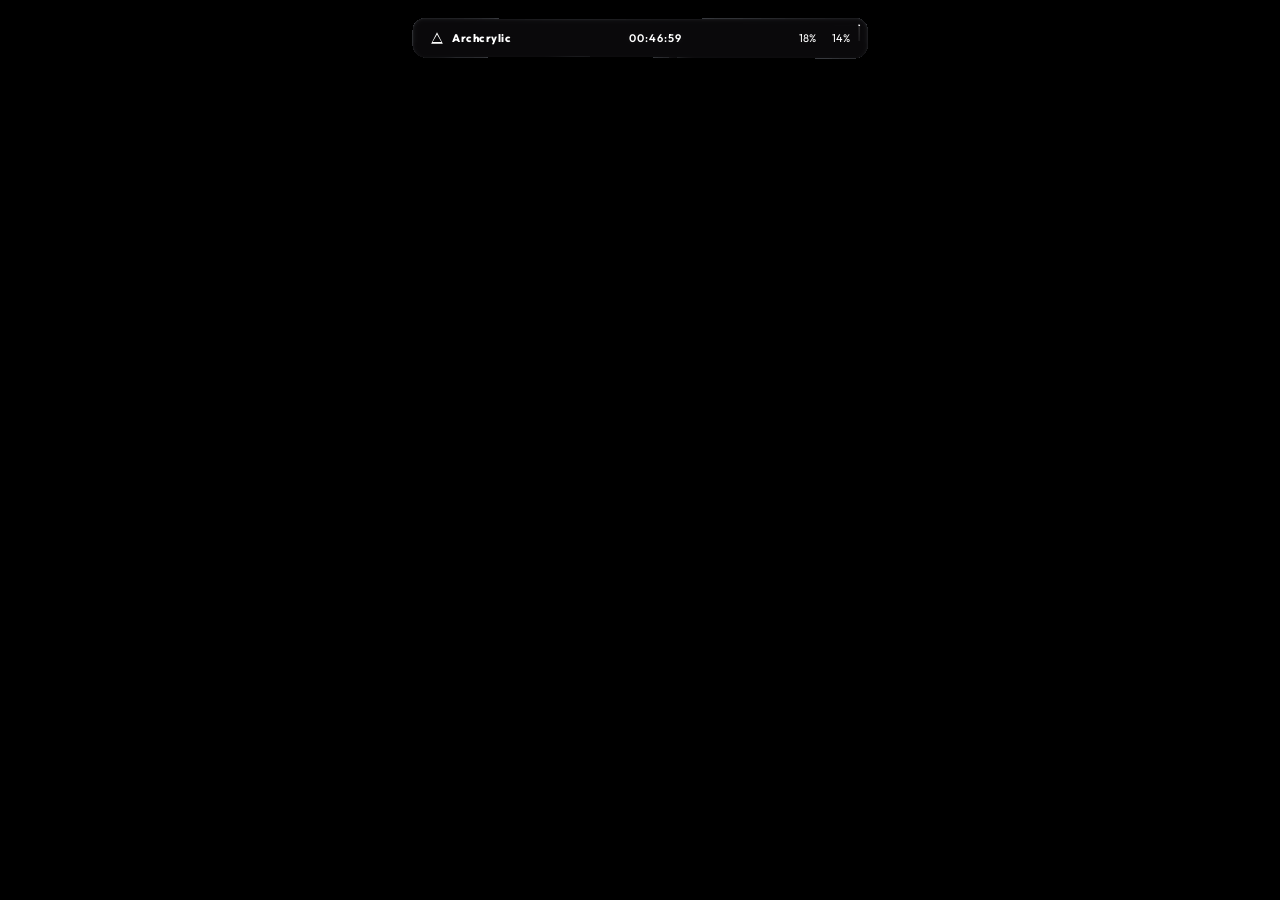
==== index.html @ fc97395c "first commit" ====
<!DOCTYPE html>
<html lang="en">

<head>
    <meta charset="UTF-8">
    <meta name="viewport" content="width=device-width, initial-scale=1.0">
    <title>Archcrylic OS - ReniQuid Demo</title>
    <link rel="stylesheet" href="style.css">
    <link rel="preconnect" href="https://fonts.googleapis.com">
    <link rel="preconnect" href="https://fonts.gstatic.com" crossorigin>
    <link
        href="https://fonts.googleapis.com/css2?family=Outfit:wght@300;400;600;800&family=JetBrains+Mono:wght@400;700&display=swap"
        rel="stylesheet">
</head>

<body>
    <canvas id="glcanvas"></canvas>

    <div class="desktop-environment">
        <header class="top-bar">
            <div class="top-bar-trigger">
                <div class="logo">
                    <svg viewBox="0 0 24 24" width="18" height="18">
                        <path fill="currentColor" d="M12 2L2 22h20L12 2zm0 3.99L19.53 19H4.47L12 5.99z" />
                    </svg>
                    <span>Archcrylic</span>
                </div>
                <div class="clock" id="topbar-clock">00:00:00</div>
                <div class="sys-status">
                    <div class="status-item">
                        <span id="cpu-load">0%</span>
                    </div>
                    <div class="status-item">
                        <span id="ram-usage">0%</span>
                    </div>
                </div>
            </div>

            <div class="top-bar-dropdown" id="top-bar-dropdown">
                <div class="dropdown-section">
                    <div class="dropdown-title">APPLICATIONS</div>
                    <div class="dropdown-grid">
                        <button class="dropdown-item" onclick="toggleWindow('win-monitor')">
                            <svg viewBox="0 0 24 24" width="18" height="18">
                                <rect x="3" y="3" width="18" height="18" rx="2" fill="none" stroke="currentColor"
                                    stroke-width="2" />
                                <path d="M7 12h3l2-3 2 6 2-3h3" fill="none" stroke="currentColor" stroke-width="2"
                                    stroke-linecap="round" stroke-linejoin="round" />
                            </svg>
                            <span>Monitor</span>
                        </button>
                        <button class="dropdown-item" onclick="toggleWindow('win-control')">
                            <svg viewBox="0 0 24 24" width="18" height="18">
                                <path fill="currentColor"
                                    d="M19.43 12.98c.04-.32.07-.64.07-.98s-.03-.66-.07-.98l2.11-1.65c.19-.15.24-.42.12-.64l-2-3.46c-.12-.22-.39-.3-.61-.22l-2.49 1c-.52-.4-1.08-.73-1.69-.98l-.38-2.65C14.46 2.18 14.25 2 14 2h-4c-.25 0-.46.18-.49.42l-.38 2.65c-.61.25-1.17.59-1.69.98l-2.49-1c-.23-.09-.49 0-.61.22l-2 3.46c-.13.22-.07.49.12.64l2.11 1.65c-.04.32-.07.65-.07.98s.03.66.07.98l-2.11 1.65c-.19.15-.24.42-.12.64l2 3.46c.12.22.39.3.61.22l2.49-1c.52.4 1.08.73 1.69.98l.38 2.65c.03.24.24.42.49.42h4c.25 0 .46-.18.49-.42l.38-2.65c.61-.25 1.17-.59 1.69-.98l2.49 1c.23.09.49 0 .61-.22l2-3.46c.12-.22.07-.49-.12-.64l-2.11-1.65zM12 15.5c-1.93 0-3.5-1.57-3.5-3.5s1.57-3.5 3.5-3.5 3.5 1.57 3.5 3.5-1.57 3.5-3.5 3.5z" />
                            </svg>
                            <span>Settings</span>
                        </button>
                        <button class="dropdown-item" onclick="toggleWindow('win-terminal')">
                            <svg viewBox="0 0 24 24" width="18" height="18">
                                <rect x="3" y="3" width="18" height="18" rx="2" fill="none" stroke="currentColor"
                                    stroke-width="2" />
                                <path d="M8 9l3 3-3 3m5 0h3" fill="none" stroke="currentColor" stroke-width="2"
                                    stroke-linecap="round" stroke-linejoin="round" />
                            </svg>
                            <span>Terminal</span>
                        </button>
                    </div>
                </div>
                <div class="dropdown-divider"></div>
                <div class="dropdown-section">
                    <div class="dropdown-title">SYSTEM CONTROLS</div>
                    <div class="dropdown-controls-list">
                        <div class="dropdown-control-item">
                            <label>Volume</label>
                            <input type="range" min="0" max="100" value="80">
                        </div>
                        <div class="dropdown-control-item">
                            <label>Brightness</label>
                            <input type="range" min="0" max="100" value="90">
                        </div>
                    </div>
                </div>
            </div>
        </header>

        <main class="desktop-area">
            <div class="window active" id="win-monitor" style="top: 15%; left: 10%; width: 380px;">
                <div class="window-header">
                    <div class="window-controls">
                        <button class="control close" onclick="closeWindow('win-monitor')"></button>
                        <button class="control minimize" onclick="minimizeWindow('win-monitor')"></button>
                        <button class="control maximize" onclick="maximizeWindow('win-monitor')"></button>
                    </div>
                    <div class="window-title">System Monitor</div>
                </div>
                <div class="window-content">
                    <div class="monitor-grid">
                        <div class="monitor-card">
                            <div class="card-label">CPU LOAD</div>
                            <div class="card-value" id="monitor-cpu">0.0%</div>
                            <div class="card-graph">
                                <canvas id="cpu-graph-canvas"></canvas>
                            </div>
                        </div>
                        <div class="monitor-card">
                            <div class="card-label">MEMORY USAGE</div>
                            <div class="card-value" id="monitor-ram">0.0 GB</div>
                            <div class="card-graph">
                                <canvas id="ram-graph-canvas"></canvas>
                            </div>
                        </div>
                    </div>
                </div>
            </div>

            <div class="window" id="win-control" style="top: 15%; right: 10%; width: 360px;">
                <div class="window-header">
                    <div class="window-controls">
                        <button class="control close" onclick="closeWindow('win-control')"></button>
                        <button class="control minimize" onclick="minimizeWindow('win-control')"></button>
                        <button class="control maximize" onclick="maximizeWindow('win-control')"></button>
                    </div>
                    <div class="window-title">ReniQuid Engine Settings</div>
                </div>
                <div class="window-content">
                    <div class="settings-group">
                        <div class="setting-item">
                            <label>Refraction Index (IOR)</label>
                            <input type="range" id="param-ior" min="1.05" max="2.0" step="0.01" value="1.33">
                            <span class="param-val" id="val-ior">1.33</span>
                        </div>
                        <div class="setting-item">
                            <label>Damping Factor (C)</label>
                            <input type="range" id="param-damping" min="0.1" max="10.0" step="0.1" value="2.0">
                            <span class="param-val" id="val-damping">2.0</span>
                        </div>
                        <div class="setting-item">
                            <label>Surface Tension (K)</label>
                            <input type="range" id="param-tension" min="50" max="800" step="10" value="300">
                            <span class="param-val" id="val-tension">300</span>
                        </div>
                        <div class="setting-item">
                            <label>Fluid Temperature (Noise)</label>
                            <input type="range" id="param-noise" min="0.0" max="0.1" step="0.005" value="0.02">
                            <span class="param-val" id="val-noise">0.02</span>
                        </div>
                        <div class="setting-item">
                            <label>Acrylic State</label>
                            <div class="toggle-container">
                                <button class="btn-toggle" id="btn-state-toggle">Liquify</button>
                            </div>
                        </div>
                        <div class="setting-item" style="margin-top: 8px;">
                            <button class="btn-reset" id="btn-settings-reset">Reset Settings</button>
                        </div>
                    </div>
                </div>
            </div>

            <div class="window" id="win-terminal" style="top: 50%; left: 30%; width: 500px; height: 320px;">
                <div class="window-header">
                    <div class="window-controls">
                        <button class="control close" onclick="closeWindow('win-terminal')"></button>
                        <button class="control minimize" onclick="minimizeWindow('win-terminal')"></button>
                        <button class="control maximize" onclick="maximizeWindow('win-terminal')"></button>
                    </div>
                    <div class="window-title">ReniQuid Interactive Console</div>
                </div>
                <div class="window-content terminal-container">
                    <div class="terminal-history" id="term-history"></div>
                    <div class="terminal-input-line">
                        <span class="prompt">reniquid@archcrylic:~$</span>
                        <input type="text" id="term-input" autocomplete="off" autofocus>
                    </div>
                </div>
            </div>
        </main>

        <footer class="dock-container">
            <div class="dock">
                <button class="dock-item" data-window="win-monitor" title="System Monitor">
                    <svg viewBox="0 0 24 24" width="32" height="32">
                        <rect x="3" y="3" width="18" height="18" rx="2" fill="none" stroke="currentColor"
                            stroke-width="2" />
                        <path d="M7 12h3l2-3 2 6 2-3h3" fill="none" stroke="currentColor" stroke-width="2"
                            stroke-linecap="round" stroke-linejoin="round" />
                    </svg>
                </button>
                <button class="dock-item" data-window="win-control" title="Engine Settings">
                    <svg viewBox="0 0 24 24" width="32" height="32">
                        <path fill="currentColor"
                            d="M19.43 12.98c.04-.32.07-.64.07-.98s-.03-.66-.07-.98l2.11-1.65c.19-.15.24-.42.12-.64l-2-3.46c-.12-.22-.39-.3-.61-.22l-2.49 1c-.52-.4-1.08-.73-1.69-.98l-.38-2.65C14.46 2.18 14.25 2 14 2h-4c-.25 0-.46.18-.49.42l-.38 2.65c-.61.25-1.17.59-1.69.98l-2.49-1c-.23-.09-.49 0-.61.22l-2 3.46c-.13.22-.07.49.12.64l2.11 1.65c-.04.32-.07.65-.07.98s.03.66.07.98l-2.11 1.65c-.19.15-.24.42-.12.64l2 3.46c.12.22.39.3.61.22l2.49-1c.52.4 1.08.73 1.69.98l.38 2.65c.03.24.24.42.49.42h4c.25 0 .46-.18.49-.42l.38-2.65c.61-.25 1.17-.59 1.69-.98l2.49 1c.23.09.49 0 .61-.22l2-3.46c.12-.22.07-.49-.12-.64l-2.11-1.65zM12 15.5c-1.93 0-3.5-1.57-3.5-3.5s1.57-3.5 3.5-3.5 3.5 1.57 3.5 3.5-1.57 3.5-3.5 3.5z" />
                    </svg>
                </button>
                <button class="dock-item" data-window="win-terminal" title="Terminal">
                    <svg viewBox="0 0 24 24" width="32" height="32">
                        <rect x="3" y="3" width="18" height="18" rx="2" fill="none" stroke="currentColor"
                            stroke-width="2" />
                        <path d="M8 9l3 3-3 3m5 0h3" fill="none" stroke="currentColor" stroke-width="2"
                            stroke-linecap="round" stroke-linejoin="round" />
                    </svg>
                </button>
            </div>
        </footer>
    </div>

    <script src="script.js"></script>
</body>

</html>
---- style.css ----
:root {
    --bg-dark: #020205;
    --glass-bg: rgba(10, 10, 15, 0.35);
    --glass-bg-hover: rgba(20, 20, 30, 0.5);
    --glass-border: rgba(255, 255, 255, 0.08);
    --glass-border-active: rgba(255, 255, 255, 0.2);
    --text-primary: #ffffff;
    --text-secondary: #ffffff;
    --accent: #ffffff;
    --accent-glow: rgba(255, 255, 255, 0.25);
    --font-ui: 'Outfit', sans-serif;
    --font-mono: 'JetBrains Mono', monospace;
    --shadow-blur: 32px;
    --shadow-color: rgba(0, 0, 0, 0.5);
}

* {
    margin: 0;
    padding: 0;
    box-sizing: border-box;
    user-select: none;
}

body,
html {
    width: 100%;
    height: 100%;
    overflow: hidden;
    background-color: var(--bg-dark);
    font-family: var(--font-ui);
    color: var(--text-primary);
}

#glcanvas {
    position: absolute;
    top: 0;
    left: 0;
    width: 100%;
    height: 100%;
    z-index: 0;
    display: block;
}

.desktop-environment {
    position: absolute;
    top: 0;
    left: 0;
    width: 100%;
    height: 100%;
    z-index: 1;
    display: flex;
    flex-direction: column;
    pointer-events: none;
}

.top-bar {
    position: absolute;
    top: 16px;
    left: 50%;
    transform: translateX(-50%);
    width: 460px;
    height: 44px;
    border-radius: 22px;
    display: flex;
    flex-direction: column;
    align-items: center;
    justify-content: flex-start;
    padding: 0;
    z-index: 1000;
    pointer-events: auto;
    overflow: hidden;
    transition: height 0.4s cubic-bezier(0.19, 1, 0.22, 1);
}

.top-bar-trigger {
    width: 100%;
    height: 44px;
    display: flex;
    align-items: center;
    justify-content: space-between;
    padding: 0 20px;
    cursor: pointer;
    flex-shrink: 0;
}

.top-bar-trigger .logo,
.top-bar-trigger .clock,
.top-bar-trigger .sys-status {
    pointer-events: none;
}

.top-bar-dropdown {
    width: 100%;
    display: flex;
    flex-direction: column;
    padding: 16px 20px 20px 20px;
    gap: 16px;
    opacity: 0;
    transform: translateY(-8px) scale(0.96);
    pointer-events: none;
    transition: all 0.35s cubic-bezier(0.19, 1, 0.22, 1);
}

.top-bar:hover {
    height: 280px;
}

.top-bar:hover .top-bar-dropdown {
    opacity: 1;
    transform: translateY(0) scale(1);
    pointer-events: auto;
}

.dropdown-section {
    display: flex;
    flex-direction: column;
    gap: 8px;
}

.dropdown-title {
    font-size: 10px;
    font-weight: 800;
    color: var(--text-secondary);
    letter-spacing: 1.5px;
}

.dropdown-grid {
    display: grid;
    grid-template-columns: repeat(3, 1fr);
    gap: 8px;
}

.dropdown-item {
    background: rgba(255, 255, 255, 0.03);
    border: 1px solid rgba(255, 255, 255, 0.04);
    border-radius: 12px;
    color: var(--text-primary);
    cursor: pointer;
    display: flex;
    flex-direction: column;
    align-items: center;
    justify-content: center;
    padding: 12px 8px;
    gap: 6px;
    transition: all 0.2s cubic-bezier(0.19, 1, 0.22, 1);
}

.dropdown-item span {
    font-size: 11px;
    font-weight: 600;
}

.dropdown-item:hover {
    background: rgba(255, 255, 255, 0.08);
    border-color: var(--accent);
    color: var(--accent);
    transform: translateY(-2px);
}

.dropdown-divider {
    height: 1px;
    background: rgba(255, 255, 255, 0.06);
    width: 100%;
}

.dropdown-controls-list {
    display: flex;
    flex-direction: column;
    gap: 12px;
}

.dropdown-control-item {
    display: flex;
    align-items: center;
    justify-content: space-between;
    gap: 12px;
}

.dropdown-control-item label {
    font-size: 11px;
    font-weight: 800;
    color: var(--text-secondary);
    letter-spacing: 0.5px;
    width: 80px;
}

.dropdown-control-item input[type="range"] {
    -webkit-appearance: none;
    flex: 1;
    height: 4px;
    background: rgba(255, 255, 255, 0.1);
    border-radius: 2px;
    outline: none;
}

.dropdown-control-item input[type="range"]::-webkit-slider-thumb {
    -webkit-appearance: none;
    width: 12px;
    height: 12px;
    border-radius: 50%;
    background: var(--accent);
    cursor: pointer;
    box-shadow: 0 0 8px var(--accent-glow);
}

.left-section,
.right-section {
    display: flex;
    align-items: center;
    gap: 20px;
}

.logo {
    display: flex;
    align-items: center;
    gap: 8px;
    font-weight: 800;
    letter-spacing: 0.5px;
    color: #ffffff;
}

.system-menu {
    display: flex;
    gap: 8px;
}

.menu-trigger {
    background: transparent;
    border: none;
    color: var(--text-secondary);
    font-family: var(--font-ui);
    font-size: 14px;
    font-weight: 400;
    padding: 4px 10px;
    border-radius: 6px;
    cursor: pointer;
    transition: all 0.2s ease;
}

.menu-trigger:hover {
    color: var(--text-primary);
    background: rgba(255, 255, 255, 0.05);
}

.clock {
    font-size: 14px;
    font-weight: 600;
    letter-spacing: 1px;
    color: var(--text-primary);
    text-shadow: 0 0 10px rgba(255, 255, 255, 0.1);
}

.sys-status {
    display: flex;
    align-items: center;
    gap: 16px;
}

.status-item {
    display: flex;
    align-items: center;
    gap: 6px;
    font-size: 13px;
    color: var(--text-secondary);
}

.desktop-area {
    flex: 1;
    position: relative;
    overflow: hidden;
}

.window {
    position: absolute;
    background: transparent;
    border: none;
    border-radius: 16px;
    backdrop-filter: none;
    box-shadow: none;
    display: flex;
    flex-direction: column;
    overflow: hidden;
    transition: transform 0.3s cubic-bezier(0.19, 1, 0.22, 1), opacity 0.3s cubic-bezier(0.19, 1, 0.22, 1);
    pointer-events: auto;
    opacity: 0;
    transform: scale(0.9) translateY(40px);
    text-shadow: 0 1px 3px rgba(0, 0, 0, 0.8);
}

.window.visible {
    opacity: 1;
    transform: scale(1) translateY(0);
}

.window.active {
    border-color: transparent;
    box-shadow: none;
}

.window.minimized {
    opacity: 0;
    transform: scale(0.3) translateY(400px);
    pointer-events: none;
}

.window.maximized {
    top: 40px !important;
    left: 0 !important;
    width: 100% !important;
    height: calc(100% - 110px) !important;
    border-radius: 0;
}

.window-header {
    height: 44px;
    padding: 0 16px;
    display: flex;
    align-items: center;
    border-bottom: none;
    cursor: move;
}

.window-controls {
    display: flex;
    gap: 8px;
    margin-right: 16px;
}

.control {
    width: 12px;
    height: 12px;
    border-radius: 50%;
    border: none;
    cursor: pointer;
    transition: opacity 0.2s ease;
}

.control:hover {
    opacity: 0.8;
}

.control.close {
    background-color: #ff5f56;
}

.control.minimize {
    background-color: #ffbd2e;
}

.control.maximize {
    background-color: #27c93f;
}

.window-title {
    flex: 1;
    text-align: center;
    font-size: 13px;
    font-weight: 600;
    color: var(--text-secondary);
    padding-right: 60px;
    letter-spacing: 0.5px;
}

.window-content {
    flex: 1;
    padding: 20px;
    overflow-y: auto;
}

.monitor-grid {
    display: flex;
    flex-direction: column;
    gap: 16px;
}

.monitor-card {
    background: rgba(0, 0, 0, 0.2);
    border: 1px solid rgba(255, 255, 255, 0.04);
    border-radius: 12px;
    padding: 16px;
    display: flex;
    flex-direction: column;
    gap: 8px;
}

.card-label {
    font-size: 11px;
    font-weight: 800;
    color: var(--text-secondary);
    letter-spacing: 1px;
}

.card-value {
    font-size: 28px;
    font-weight: 800;
    color: var(--accent);
    text-shadow: 0 0 15px var(--accent-glow);
}

.card-graph {
    height: 48px;
    width: 100%;
}

.card-graph canvas {
    width: 100%;
    height: 100%;
    display: block;
}

.settings-group {
    display: flex;
    flex-direction: column;
    gap: 18px;
}

.setting-item {
    display: flex;
    flex-direction: column;
    gap: 8px;
}

.setting-item label {
    font-size: 13px;
    font-weight: 600;
    color: var(--text-secondary);
}

.setting-item input[type="range"] {
    -webkit-appearance: none;
    width: 100%;
    height: 4px;
    background: rgba(255, 255, 255, 0.1);
    border-radius: 2px;
    outline: none;
}

.setting-item input[type="range"]::-webkit-slider-thumb {
    -webkit-appearance: none;
    width: 16px;
    height: 16px;
    border-radius: 50%;
    background: var(--accent);
    cursor: pointer;
    box-shadow: 0 0 10px var(--accent-glow);
    transition: transform 0.1s ease;
}

.setting-item input[type="range"]::-webkit-slider-thumb:hover {
    transform: scale(1.2);
}

.param-val {
    align-self: flex-end;
    font-family: var(--font-mono);
    font-size: 12px;
    color: var(--accent);
}

.toggle-container {
    width: 100%;
}

.btn-toggle {
    width: 100%;
    padding: 10px;
    background: rgba(255, 255, 255, 0.05);
    border: 1px solid var(--glass-border);
    border-radius: 8px;
    color: var(--text-primary);
    font-family: var(--font-ui);
    font-weight: 600;
    cursor: pointer;
    transition: all 0.2s ease;
}

.btn-toggle:hover {
    background: var(--glass-bg-hover);
    border-color: var(--accent);
    box-shadow: 0 0 10px rgba(0, 229, 255, 0.15);
}

.btn-toggle.active {
    background: var(--accent);
    color: var(--bg-dark);
    border-color: var(--accent);
    box-shadow: 0 0 15px var(--accent-glow);
}

.terminal-container {
    display: flex;
    flex-direction: column;
    background: rgba(0, 0, 0, 0.4);
    border-radius: 8px;
    border: 1px solid rgba(255, 255, 255, 0.04);
    font-family: var(--font-mono);
    font-size: 13px;
    color: #ffffff;
    padding: 12px;
    gap: 8px;
}

.terminal-history {
    flex: 1;
    overflow-y: auto;
    display: flex;
    flex-direction: column;
    gap: 4px;
    padding-right: 4px;
    min-height: 100px;
}

.terminal-input-line {
    display: flex;
    align-items: center;
    gap: 8px;
}

.terminal-input-line input {
    flex: 1;
    background: transparent;
    border: none;
    outline: none;
    font-family: var(--font-mono);
    font-size: 13px;
    color: var(--text-primary);
}

.prompt {
    color: var(--accent);
}

.dock-container {
    display: none !important;
}

.dock {
    background: transparent;
    backdrop-filter: none;
    border: none;
    border-radius: 20px;
    height: 60px;
    display: flex;
    align-items: center;
    padding: 0 12px;
    gap: 12px;
    box-shadow: none;
}

.dock-item {
    background: transparent;
    border: none;
    color: var(--text-secondary);
    cursor: pointer;
    width: 44px;
    height: 44px;
    display: flex;
    align-items: center;
    justify-content: center;
    border-radius: 12px;
    transition: all 0.2s cubic-bezier(0.19, 1, 0.22, 1);
}

.dock-item:hover {
    color: var(--accent);
    background: rgba(255, 255, 255, 0.06);
    transform: scale(1.15) translateY(-6px);
}

.dock-item.active {
    color: var(--accent);
    background: rgba(255, 255, 255, 0.04);
    border-bottom: 2px solid var(--accent);
}

::-webkit-scrollbar {
    width: 6px;
}

::-webkit-scrollbar-track {
    background: transparent;
}

::-webkit-scrollbar-thumb {
    background: rgba(255, 255, 255, 0.15);
    border-radius: 3px;
}

::-webkit-scrollbar-thumb:hover {
    background: rgba(255, 255, 255, 0.3);
}

.top-bar-trigger {
    font-size: 11px !important;
}

.top-bar-trigger .logo {
    font-size: 11px !important;
}

.top-bar-trigger .logo svg {
    width: 14px !important;
    height: 14px !important;
}

.top-bar-trigger .clock {
    font-size: 11px !important;
}

.top-bar-trigger .status-item {
    font-size: 11px !important;
}

.btn-reset {
    width: 100%;
    padding: 10px;
    background: rgba(255, 95, 86, 0.15);
    border: 1px solid rgba(255, 95, 86, 0.35);
    border-radius: 8px;
    color: #ff5f56;
    font-family: var(--font-ui);
    font-weight: 600;
    cursor: pointer;
    transition: all 0.2s ease;
}

.btn-reset:hover {
    background: rgba(255, 95, 86, 0.25);
    border-color: #ff5f56;
    box-shadow: 0 0 10px rgba(255, 95, 86, 0.2);
}
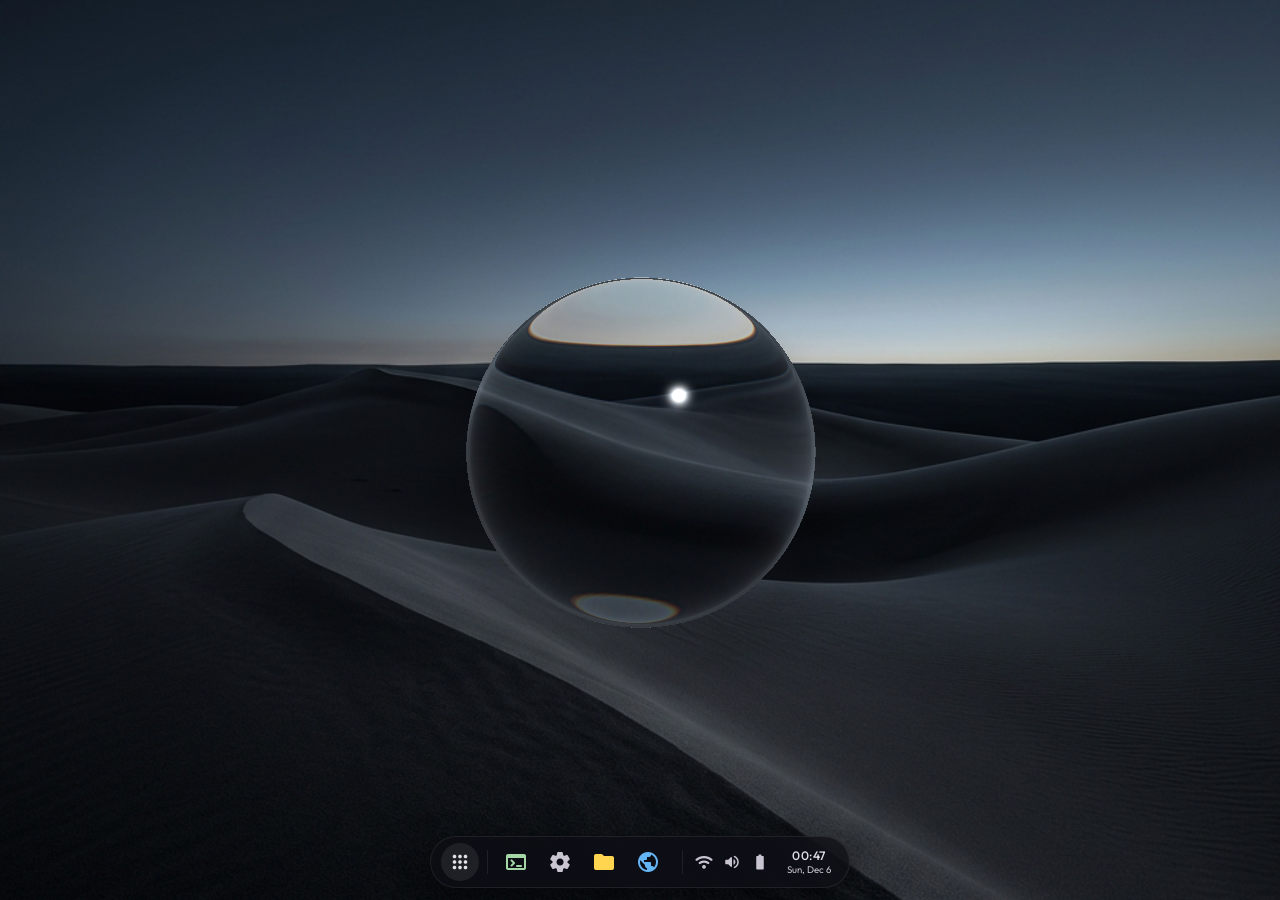
==== commit ce4cf2dc: "refactor: restructure architecture by replacing global styles with modular core components and app s" ====
--- a/index.html
+++ b/index.html
@@ -1,211 +1,37 @@
 <!DOCTYPE html>
 <html lang="en">
+<head>
+  <meta charset="UTF-8">
+  <meta name="viewport" content="width=device-width, initial-scale=1.0">
+  <title>Archcrylic OS</title>
+  <meta name="description" content="Archcrylic — Acrylic Desktop Environment powered by ReniQuid Fluid Engine">
+  <link rel="preconnect" href="https://fonts.googleapis.com">
+  <link rel="preconnect" href="https://fonts.gstatic.com" crossorigin>
+  <link href="https://fonts.googleapis.com/css2?family=Outfit:wght@300;400;500;600;700&display=swap" rel="stylesheet">
+  <link href="https://fonts.googleapis.com/css2?family=JetBrains+Mono:wght@400;500&display=swap" rel="stylesheet">
+  <link href="https://fonts.googleapis.com/css2?family=Material+Symbols+Rounded:opsz,wght,FILL,GRAD@20..48,100..700,0..1,-50..200" rel="stylesheet">
+  <link rel="stylesheet" href="index.css">
+</head>
+<body>
+  <div id="boot-screen">
+    <div id="boot-logo">Archcrylic</div>
+    <div class="boot-spinner"></div>
+  </div>
 
-<head>
-    <meta charset="UTF-8">
-    <meta name="viewport" content="width=device-width, initial-scale=1.0">
-    <title>Archcrylic OS - ReniQuid Demo</title>
-    <link rel="stylesheet" href="style.css">
-    <link rel="preconnect" href="https://fonts.googleapis.com">
-    <link rel="preconnect" href="https://fonts.gstatic.com" crossorigin>
-    <link
-        href="https://fonts.googleapis.com/css2?family=Outfit:wght@300;400;600;800&family=JetBrains+Mono:wght@400;700&display=swap"
-        rel="stylesheet">
-</head>
+  <canvas id="reniquid-canvas"></canvas>
 
-<body>
-    <canvas id="glcanvas"></canvas>
+  <div id="desktop"></div>
 
-    <div class="desktop-environment">
-        <header class="top-bar">
-            <div class="top-bar-trigger">
-                <div class="logo">
-                    <svg viewBox="0 0 24 24" width="18" height="18">
-                        <path fill="currentColor" d="M12 2L2 22h20L12 2zm0 3.99L19.53 19H4.47L12 5.99z" />
-                    </svg>
-                    <span>Archcrylic</span>
-                </div>
-                <div class="clock" id="topbar-clock">00:00:00</div>
-                <div class="sys-status">
-                    <div class="status-item">
-                        <span id="cpu-load">0%</span>
-                    </div>
-                    <div class="status-item">
-                        <span id="ram-usage">0%</span>
-                    </div>
-                </div>
-            </div>
+  <div id="taskbar"></div>
 
-            <div class="top-bar-dropdown" id="top-bar-dropdown">
-                <div class="dropdown-section">
-                    <div class="dropdown-title">APPLICATIONS</div>
-                    <div class="dropdown-grid">
-                        <button class="dropdown-item" onclick="toggleWindow('win-monitor')">
-                            <svg viewBox="0 0 24 24" width="18" height="18">
-                                <rect x="3" y="3" width="18" height="18" rx="2" fill="none" stroke="currentColor"
-                                    stroke-width="2" />
-                                <path d="M7 12h3l2-3 2 6 2-3h3" fill="none" stroke="currentColor" stroke-width="2"
-                                    stroke-linecap="round" stroke-linejoin="round" />
-                            </svg>
-                            <span>Monitor</span>
-                        </button>
-                        <button class="dropdown-item" onclick="toggleWindow('win-control')">
-                            <svg viewBox="0 0 24 24" width="18" height="18">
-                                <path fill="currentColor"
-                                    d="M19.43 12.98c.04-.32.07-.64.07-.98s-.03-.66-.07-.98l2.11-1.65c.19-.15.24-.42.12-.64l-2-3.46c-.12-.22-.39-.3-.61-.22l-2.49 1c-.52-.4-1.08-.73-1.69-.98l-.38-2.65C14.46 2.18 14.25 2 14 2h-4c-.25 0-.46.18-.49.42l-.38 2.65c-.61.25-1.17.59-1.69.98l-2.49-1c-.23-.09-.49 0-.61.22l-2 3.46c-.13.22-.07.49.12.64l2.11 1.65c-.04.32-.07.65-.07.98s.03.66.07.98l-2.11 1.65c-.19.15-.24.42-.12.64l2 3.46c.12.22.39.3.61.22l2.49-1c.52.4 1.08.73 1.69.98l.38 2.65c.03.24.24.42.49.42h4c.25 0 .46-.18.49-.42l.38-2.65c.61-.25 1.17-.59 1.69-.98l2.49 1c.23.09.49 0 .61-.22l2-3.46c.12-.22.07-.49-.12-.64l-2.11-1.65zM12 15.5c-1.93 0-3.5-1.57-3.5-3.5s1.57-3.5 3.5-3.5 3.5 1.57 3.5 3.5-1.57 3.5-3.5 3.5z" />
-                            </svg>
-                            <span>Settings</span>
-                        </button>
-                        <button class="dropdown-item" onclick="toggleWindow('win-terminal')">
-                            <svg viewBox="0 0 24 24" width="18" height="18">
-                                <rect x="3" y="3" width="18" height="18" rx="2" fill="none" stroke="currentColor"
-                                    stroke-width="2" />
-                                <path d="M8 9l3 3-3 3m5 0h3" fill="none" stroke="currentColor" stroke-width="2"
-                                    stroke-linecap="round" stroke-linejoin="round" />
-                            </svg>
-                            <span>Terminal</span>
-                        </button>
-                    </div>
-                </div>
-                <div class="dropdown-divider"></div>
-                <div class="dropdown-section">
-                    <div class="dropdown-title">SYSTEM CONTROLS</div>
-                    <div class="dropdown-controls-list">
-                        <div class="dropdown-control-item">
-                            <label>Volume</label>
-                            <input type="range" min="0" max="100" value="80">
-                        </div>
-                        <div class="dropdown-control-item">
-                            <label>Brightness</label>
-                            <input type="range" min="0" max="100" value="90">
-                        </div>
-                    </div>
-                </div>
-            </div>
-        </header>
+  <div id="launcher" class="hidden"></div>
 
-        <main class="desktop-area">
-            <div class="window active" id="win-monitor" style="top: 15%; left: 10%; width: 380px;">
-                <div class="window-header">
-                    <div class="window-controls">
-                        <button class="control close" onclick="closeWindow('win-monitor')"></button>
-                        <button class="control minimize" onclick="minimizeWindow('win-monitor')"></button>
-                        <button class="control maximize" onclick="maximizeWindow('win-monitor')"></button>
-                    </div>
-                    <div class="window-title">System Monitor</div>
-                </div>
-                <div class="window-content">
-                    <div class="monitor-grid">
-                        <div class="monitor-card">
-                            <div class="card-label">CPU LOAD</div>
-                            <div class="card-value" id="monitor-cpu">0.0%</div>
-                            <div class="card-graph">
-                                <canvas id="cpu-graph-canvas"></canvas>
-                            </div>
-                        </div>
-                        <div class="monitor-card">
-                            <div class="card-label">MEMORY USAGE</div>
-                            <div class="card-value" id="monitor-ram">0.0 GB</div>
-                            <div class="card-graph">
-                                <canvas id="ram-graph-canvas"></canvas>
-                            </div>
-                        </div>
-                    </div>
-                </div>
-            </div>
+  <div id="window-container"></div>
 
-            <div class="window" id="win-control" style="top: 15%; right: 10%; width: 360px;">
-                <div class="window-header">
-                    <div class="window-controls">
-                        <button class="control close" onclick="closeWindow('win-control')"></button>
-                        <button class="control minimize" onclick="minimizeWindow('win-control')"></button>
-                        <button class="control maximize" onclick="maximizeWindow('win-control')"></button>
-                    </div>
-                    <div class="window-title">ReniQuid Engine Settings</div>
-                </div>
-                <div class="window-content">
-                    <div class="settings-group">
-                        <div class="setting-item">
-                            <label>Refraction Index (IOR)</label>
-                            <input type="range" id="param-ior" min="1.05" max="2.0" step="0.01" value="1.33">
-                            <span class="param-val" id="val-ior">1.33</span>
-                        </div>
-                        <div class="setting-item">
-                            <label>Damping Factor (C)</label>
-                            <input type="range" id="param-damping" min="0.1" max="10.0" step="0.1" value="2.0">
-                            <span class="param-val" id="val-damping">2.0</span>
-                        </div>
-                        <div class="setting-item">
-                            <label>Surface Tension (K)</label>
-                            <input type="range" id="param-tension" min="50" max="800" step="10" value="300">
-                            <span class="param-val" id="val-tension">300</span>
-                        </div>
-                        <div class="setting-item">
-                            <label>Fluid Temperature (Noise)</label>
-                            <input type="range" id="param-noise" min="0.0" max="0.1" step="0.005" value="0.02">
-                            <span class="param-val" id="val-noise">0.02</span>
-                        </div>
-                        <div class="setting-item">
-                            <label>Acrylic State</label>
-                            <div class="toggle-container">
-                                <button class="btn-toggle" id="btn-state-toggle">Liquify</button>
-                            </div>
-                        </div>
-                        <div class="setting-item" style="margin-top: 8px;">
-                            <button class="btn-reset" id="btn-settings-reset">Reset Settings</button>
-                        </div>
-                    </div>
-                </div>
-            </div>
+  <div id="notification-panel" class="hidden"></div>
 
-            <div class="window" id="win-terminal" style="top: 50%; left: 30%; width: 500px; height: 320px;">
-                <div class="window-header">
-                    <div class="window-controls">
-                        <button class="control close" onclick="closeWindow('win-terminal')"></button>
-                        <button class="control minimize" onclick="minimizeWindow('win-terminal')"></button>
-                        <button class="control maximize" onclick="maximizeWindow('win-terminal')"></button>
-                    </div>
-                    <div class="window-title">ReniQuid Interactive Console</div>
-                </div>
-                <div class="window-content terminal-container">
-                    <div class="terminal-history" id="term-history"></div>
-                    <div class="terminal-input-line">
-                        <span class="prompt">reniquid@archcrylic:~$</span>
-                        <input type="text" id="term-input" autocomplete="off" autofocus>
-                    </div>
-                </div>
-            </div>
-        </main>
+  <div id="context-menu" class="hidden acrylic-heavy"></div>
 
-        <footer class="dock-container">
-            <div class="dock">
-                <button class="dock-item" data-window="win-monitor" title="System Monitor">
-                    <svg viewBox="0 0 24 24" width="32" height="32">
-                        <rect x="3" y="3" width="18" height="18" rx="2" fill="none" stroke="currentColor"
-                            stroke-width="2" />
-                        <path d="M7 12h3l2-3 2 6 2-3h3" fill="none" stroke="currentColor" stroke-width="2"
-                            stroke-linecap="round" stroke-linejoin="round" />
-                    </svg>
-                </button>
-                <button class="dock-item" data-window="win-control" title="Engine Settings">
-                    <svg viewBox="0 0 24 24" width="32" height="32">
-                        <path fill="currentColor"
-                            d="M19.43 12.98c.04-.32.07-.64.07-.98s-.03-.66-.07-.98l2.11-1.65c.19-.15.24-.42.12-.64l-2-3.46c-.12-.22-.39-.3-.61-.22l-2.49 1c-.52-.4-1.08-.73-1.69-.98l-.38-2.65C14.46 2.18 14.25 2 14 2h-4c-.25 0-.46.18-.49.42l-.38 2.65c-.61.25-1.17.59-1.69.98l-2.49-1c-.23-.09-.49 0-.61.22l-2 3.46c-.13.22-.07.49.12.64l2.11 1.65c-.04.32-.07.65-.07.98s.03.66.07.98l-2.11 1.65c-.19.15-.24.42-.12.64l2 3.46c.12.22.39.3.61.22l2.49-1c.52.4 1.08.73 1.69.98l.38 2.65c.03.24.24.42.49.42h4c.25 0 .46-.18.49-.42l.38-2.65c.61-.25 1.17-.59 1.69-.98l2.49 1c.23.09.49 0 .61-.22l2-3.46c.12-.22.07-.49-.12-.64l-2.11-1.65zM12 15.5c-1.93 0-3.5-1.57-3.5-3.5s1.57-3.5 3.5-3.5 3.5 1.57 3.5 3.5-1.57 3.5-3.5 3.5z" />
-                    </svg>
-                </button>
-                <button class="dock-item" data-window="win-terminal" title="Terminal">
-                    <svg viewBox="0 0 24 24" width="32" height="32">
-                        <rect x="3" y="3" width="18" height="18" rx="2" fill="none" stroke="currentColor"
-                            stroke-width="2" />
-                        <path d="M8 9l3 3-3 3m5 0h3" fill="none" stroke="currentColor" stroke-width="2"
-                            stroke-linecap="round" stroke-linejoin="round" />
-                    </svg>
-                </button>
-            </div>
-        </footer>
-    </div>
-
-    <script src="script.js"></script>
+  <script type="module" src="main.js"></script>
 </body>
-
-</html>+</html>
--- a/index.css
+++ b/index.css
@@ -0,0 +1,516 @@
+@import url('https://fonts.googleapis.com/css2?family=Outfit:wght@300;400;500;600;700&display=swap');
+@import url('https://fonts.googleapis.com/css2?family=JetBrains+Mono:wght@400;500&display=swap');
+
+:root {
+  --color-primary: #C4B5FD;
+  --color-primary-dim: #9B8ADB;
+  --color-primary-container: #3B2D6B;
+  --color-secondary: #9CA3D9;
+  --color-tertiary: #F0B4D2;
+  --color-surface: #0F0F14;
+  --color-surface-dim: #0A0A0F;
+  --color-surface-container: #161620;
+  --color-surface-container-high: #1E1E28;
+  --color-surface-container-highest: #262630;
+  --color-on-surface: #E4E1E9;
+  --color-on-surface-variant: #C9C5D0;
+  --color-outline: #938F99;
+  --color-outline-variant: #49454F;
+  --color-error: #FFB4AB;
+  --color-success: #A5D6A7;
+
+  --acrylic-tint: rgba(14,14,20,0.65);
+  --acrylic-tint-heavy: rgba(14,14,20,0.82);
+  --acrylic-blur: 24px;
+  --acrylic-blur-heavy: 40px;
+  --acrylic-border: rgba(255,255,255,0.08);
+  --acrylic-border-focus: rgba(255,255,255,0.16);
+
+  --shape-xs: 8px;
+  --shape-sm: 12px;
+  --shape-md: 16px;
+  --shape-lg: 24px;
+  --shape-xl: 28px;
+  --shape-pill: 9999px;
+
+  --font-sans: 'Outfit', system-ui, sans-serif;
+  --font-mono: 'JetBrains Mono', monospace;
+
+  --text-xs: 0.6875rem;
+  --text-sm: 0.75rem;
+  --text-base: 0.875rem;
+  --text-md: 1rem;
+  --text-lg: 1.25rem;
+  --text-xl: 1.5rem;
+  --text-2xl: 2rem;
+
+  --shadow-sm: 0 1px 3px rgba(0,0,0,0.5);
+  --shadow-md: 0 4px 16px rgba(0,0,0,0.45);
+  --shadow-lg: 0 8px 30px rgba(0,0,0,0.5);
+  --shadow-xl: 0 20px 60px rgba(0,0,0,0.6);
+
+  --ease: cubic-bezier(0.2,0,0,1);
+  --ease-spring: cubic-bezier(0.34,1.56,0.64,1);
+  --ease-out: cubic-bezier(0,0,0,1);
+  --dur-fast: 150ms;
+  --dur-normal: 250ms;
+  --dur-slow: 400ms;
+  --dur-slower: 600ms;
+
+  --z-wallpaper: 0;
+  --z-desktop: 10;
+  --z-window: 100;
+  --z-taskbar: 500;
+  --z-launcher: 600;
+  --z-notification: 700;
+  --z-context-menu: 800;
+}
+
+*, *::before, *::after { margin: 0; padding: 0; box-sizing: border-box; }
+
+html, body {
+  width: 100%; height: 100%;
+  overflow: hidden;
+  font-family: var(--font-sans);
+  font-size: 14px;
+  color: var(--color-on-surface);
+  background: var(--color-surface-dim);
+  user-select: none;
+  cursor: default;
+}
+
+.material-symbols-rounded {
+  font-variation-settings: 'FILL' 1, 'wght' 400, 'GRAD' 0, 'opsz' 24;
+  user-select: none;
+}
+
+.acrylic {
+  background: var(--acrylic-tint);
+  backdrop-filter: blur(var(--acrylic-blur)) saturate(1.8);
+  -webkit-backdrop-filter: blur(var(--acrylic-blur)) saturate(1.8);
+  border: 1px solid var(--acrylic-border);
+}
+
+.acrylic-heavy {
+  background: var(--acrylic-tint-heavy);
+  backdrop-filter: blur(var(--acrylic-blur-heavy)) saturate(1.6);
+  -webkit-backdrop-filter: blur(var(--acrylic-blur-heavy)) saturate(1.6);
+  border: 1px solid var(--acrylic-border);
+}
+
+#reniquid-canvas {
+  position: fixed; inset: 0;
+  width: 100%; height: 100%;
+  z-index: var(--z-wallpaper);
+  display: block;
+}
+
+#desktop {
+  position: fixed; inset: 0;
+  z-index: var(--z-desktop);
+  padding: 20px;
+  display: grid;
+  grid-template-columns: repeat(auto-fill, 90px);
+  grid-template-rows: repeat(auto-fill, 100px);
+  grid-auto-flow: column;
+  align-content: start;
+  gap: 8px;
+}
+
+.desktop-icon {
+  display: flex; flex-direction: column; align-items: center; justify-content: center;
+  gap: 6px; padding: 8px; border-radius: var(--shape-md);
+  cursor: pointer; transition: background var(--dur-fast) var(--ease);
+}
+.desktop-icon:hover { background: rgba(255,255,255,0.06); }
+.desktop-icon:active { background: rgba(255,255,255,0.1); transform: scale(0.95); }
+.desktop-icon .icon-img {
+  width: 48px; height: 48px; border-radius: var(--shape-lg);
+  display: flex; align-items: center; justify-content: center;
+  font-size: 28px; color: #fff;
+}
+.desktop-icon .icon-label {
+  font-size: var(--text-xs); color: var(--color-on-surface);
+  text-align: center; text-shadow: 0 1px 4px rgba(0,0,0,0.8);
+  max-width: 80px; overflow: hidden; text-overflow: ellipsis; white-space: nowrap;
+}
+
+#taskbar {
+  position: fixed; bottom: 12px; left: 50%; transform: translateX(-50%);
+  z-index: var(--z-taskbar);
+  display: flex; align-items: center; gap: 6px;
+  padding: 6px 10px; height: 52px;
+  border-radius: var(--shape-pill);
+  box-shadow: var(--shadow-lg);
+  transition: transform var(--dur-slow) var(--ease), opacity var(--dur-slow) var(--ease);
+}
+#taskbar.hidden-bar { transform: translateX(-50%) translateY(80px); opacity: 0; }
+
+.taskbar-btn {
+  width: 38px; height: 38px; border: none; border-radius: var(--shape-pill);
+  background: rgba(255,255,255,0.08); color: var(--color-on-surface);
+  display: flex; align-items: center; justify-content: center;
+  cursor: pointer; font-size: 20px;
+  transition: background var(--dur-fast) var(--ease), transform var(--dur-fast) var(--ease);
+}
+.taskbar-btn:hover { background: rgba(255,255,255,0.14); }
+.taskbar-btn:active { transform: scale(0.9); }
+.taskbar-btn .material-symbols-rounded { font-size: 22px; }
+
+.taskbar-divider {
+  width: 1px; height: 24px; background: var(--acrylic-border); margin: 0 2px;
+}
+
+#taskbar-pinned {
+  display: flex; align-items: center; gap: 4px;
+}
+
+.pinned-app {
+  width: 40px; height: 40px; border: none; border-radius: var(--shape-md);
+  background: transparent; color: var(--color-on-surface);
+  display: flex; align-items: center; justify-content: center;
+  cursor: pointer; position: relative;
+  transition: background var(--dur-fast) var(--ease), transform var(--dur-fast) var(--ease);
+}
+.pinned-app:hover { background: rgba(255,255,255,0.08); }
+.pinned-app:active { transform: scale(0.88); }
+.pinned-app .material-symbols-rounded { font-size: 24px; }
+.pinned-app.active::after {
+  content: ''; position: absolute; bottom: 2px; left: 50%; transform: translateX(-50%);
+  width: 6px; height: 3px; border-radius: var(--shape-pill);
+  background: var(--color-primary);
+}
+
+#taskbar-tray {
+  display: flex; align-items: center; gap: 2px;
+}
+.tray-icon {
+  font-size: 18px; color: var(--color-on-surface-variant);
+  padding: 4px; border-radius: var(--shape-xs);
+  cursor: pointer; transition: color var(--dur-fast);
+}
+.tray-icon:hover { color: var(--color-on-surface); }
+
+#taskbar-clock {
+  display: flex; flex-direction: column; align-items: center;
+  padding: 0 8px; cursor: pointer; line-height: 1.2;
+  border-radius: var(--shape-sm);
+  transition: background var(--dur-fast);
+}
+#taskbar-clock:hover { background: rgba(255,255,255,0.06); }
+#clock-time { font-size: var(--text-base); font-weight: 500; letter-spacing: 0.5px; }
+#clock-date { font-size: var(--text-xs); color: var(--color-on-surface-variant); }
+
+#launcher {
+  position: fixed; inset: 0;
+  z-index: var(--z-launcher);
+  display: flex; flex-direction: column; align-items: center;
+  padding-top: 80px;
+  transition: opacity var(--dur-slow) var(--ease), transform var(--dur-slow) var(--ease);
+}
+#launcher.hidden { opacity: 0; pointer-events: none; transform: scale(1.04); }
+#launcher.visible { opacity: 1; pointer-events: all; transform: scale(1); }
+
+#launcher-backdrop {
+  position: absolute; inset: 0;
+  background: rgba(0,0,0,0.55);
+  backdrop-filter: blur(40px) saturate(1.4);
+  -webkit-backdrop-filter: blur(40px) saturate(1.4);
+}
+
+#launcher-content {
+  position: relative; z-index: 1;
+  width: 100%; max-width: 680px;
+  display: flex; flex-direction: column; align-items: center; gap: 32px;
+}
+
+#launcher-search {
+  width: 100%; max-width: 520px;
+  display: flex; align-items: center; gap: 12px;
+  padding: 14px 20px;
+  border-radius: var(--shape-pill);
+  background: rgba(255,255,255,0.08);
+  border: 1px solid rgba(255,255,255,0.06);
+  transition: background var(--dur-fast), border-color var(--dur-fast);
+}
+#launcher-search:focus-within {
+  background: rgba(255,255,255,0.12);
+  border-color: var(--acrylic-border-focus);
+}
+#launcher-search .material-symbols-rounded { font-size: 22px; color: var(--color-on-surface-variant); }
+#launcher-search-input {
+  flex: 1; border: none; background: none; outline: none;
+  font-family: var(--font-sans); font-size: var(--text-md);
+  color: var(--color-on-surface);
+}
+#launcher-search-input::placeholder { color: var(--color-outline); }
+
+#launcher-grid {
+  display: grid; grid-template-columns: repeat(5, 100px);
+  gap: 12px; justify-content: center;
+}
+
+.launcher-app {
+  display: flex; flex-direction: column; align-items: center; gap: 8px;
+  padding: 12px 8px; border-radius: var(--shape-lg);
+  cursor: pointer; transition: background var(--dur-fast), transform var(--dur-fast) var(--ease-spring);
+}
+.launcher-app:hover { background: rgba(255,255,255,0.07); }
+.launcher-app:active { transform: scale(0.92); }
+
+.launcher-app-icon {
+  width: 56px; height: 56px; border-radius: var(--shape-xl);
+  display: flex; align-items: center; justify-content: center;
+  font-size: 28px; color: #fff;
+}
+.launcher-app-name {
+  font-size: var(--text-sm); color: var(--color-on-surface);
+  text-align: center; max-width: 88px;
+  overflow: hidden; text-overflow: ellipsis; white-space: nowrap;
+}
+
+.os-window {
+  position: absolute;
+  min-width: 420px; min-height: 300px;
+  border-radius: var(--shape-lg);
+  box-shadow: var(--shadow-xl);
+  display: flex; flex-direction: column;
+  overflow: hidden;
+  transition: box-shadow var(--dur-fast);
+  animation: windowOpen var(--dur-slow) var(--ease) forwards;
+}
+.os-window.focused { box-shadow: var(--shadow-xl), 0 0 0 1px var(--acrylic-border-focus); }
+
+@keyframes windowOpen {
+  from { opacity: 0; transform: scale(0.92) translateY(20px); }
+  to { opacity: 1; transform: scale(1) translateY(0); }
+}
+@keyframes windowClose {
+  from { opacity: 1; transform: scale(1); }
+  to { opacity: 0; transform: scale(0.92) translateY(20px); }
+}
+
+.window-titlebar {
+  display: flex; align-items: center; gap: 10px;
+  padding: 0 12px; height: 44px; flex-shrink: 0;
+  background: rgba(22,22,32,0.85);
+  border-bottom: 1px solid var(--acrylic-border);
+  cursor: grab;
+}
+.window-titlebar:active { cursor: grabbing; }
+
+.window-title {
+  flex: 1; font-size: var(--text-sm); font-weight: 500;
+  color: var(--color-on-surface-variant);
+  overflow: hidden; text-overflow: ellipsis; white-space: nowrap;
+}
+
+.window-controls { display: flex; align-items: center; gap: 6px; }
+
+.win-ctrl {
+  width: 14px; height: 14px; border-radius: var(--shape-pill);
+  border: none; cursor: pointer;
+  transition: filter var(--dur-fast), transform var(--dur-fast);
+}
+.win-ctrl:hover { filter: brightness(1.3); transform: scale(1.15); }
+.win-ctrl.close { background: #FF6B6B; }
+.win-ctrl.minimize { background: #FFC857; }
+.win-ctrl.maximize { background: #5BDE6E; }
+
+.window-body {
+  flex: 1; overflow: auto;
+  background: var(--acrylic-tint-heavy);
+  backdrop-filter: blur(var(--acrylic-blur)) saturate(1.6);
+  -webkit-backdrop-filter: blur(var(--acrylic-blur)) saturate(1.6);
+}
+
+.window-resize-handle {
+  position: absolute; bottom: 0; right: 0;
+  width: 16px; height: 16px; cursor: nwse-resize;
+}
+
+#notification-panel {
+  position: fixed; top: 8px; right: 8px;
+  width: 360px; max-height: calc(100vh - 80px);
+  z-index: var(--z-notification);
+  border-radius: var(--shape-lg);
+  padding: 16px;
+  display: flex; flex-direction: column; gap: 8px;
+  overflow-y: auto;
+  box-shadow: var(--shadow-xl);
+  transition: opacity var(--dur-slow) var(--ease), transform var(--dur-slow) var(--ease);
+}
+#notification-panel.hidden { opacity: 0; pointer-events: none; transform: translateX(20px); }
+#notification-panel.visible { opacity: 1; pointer-events: all; transform: translateX(0); }
+
+.notification-card {
+  padding: 14px 16px;
+  border-radius: var(--shape-md);
+  background: rgba(255,255,255,0.05);
+  border: 1px solid rgba(255,255,255,0.04);
+  display: flex; gap: 12px; align-items: flex-start;
+  animation: notifIn var(--dur-slow) var(--ease-spring) forwards;
+}
+@keyframes notifIn {
+  from { opacity: 0; transform: translateX(30px) scale(0.95); }
+  to { opacity: 1; transform: translateX(0) scale(1); }
+}
+.notification-card .notif-icon {
+  width: 36px; height: 36px; border-radius: var(--shape-sm);
+  display: flex; align-items: center; justify-content: center; flex-shrink: 0;
+  font-size: 20px;
+}
+.notification-card .notif-content { flex: 1; }
+.notification-card .notif-title { font-size: var(--text-sm); font-weight: 600; margin-bottom: 2px; }
+.notification-card .notif-body { font-size: var(--text-xs); color: var(--color-on-surface-variant); line-height: 1.4; }
+.notification-card .notif-time { font-size: var(--text-xs); color: var(--color-outline); }
+
+.toast {
+  position: fixed; bottom: 76px; right: 20px;
+  z-index: var(--z-notification);
+  padding: 12px 20px;
+  border-radius: var(--shape-md);
+  box-shadow: var(--shadow-lg);
+  font-size: var(--text-sm); font-weight: 500;
+  animation: toastIn var(--dur-slow) var(--ease-spring) forwards;
+}
+@keyframes toastIn {
+  from { opacity: 0; transform: translateY(20px) scale(0.95); }
+  to { opacity: 1; transform: translateY(0) scale(1); }
+}
+@keyframes toastOut {
+  from { opacity: 1; transform: translateY(0); }
+  to { opacity: 0; transform: translateY(20px); }
+}
+
+#context-menu {
+  position: fixed; z-index: var(--z-context-menu);
+  min-width: 200px;
+  border-radius: var(--shape-md);
+  padding: 6px;
+  box-shadow: var(--shadow-xl);
+  animation: ctxIn var(--dur-fast) var(--ease) forwards;
+}
+#context-menu.hidden { display: none; }
+@keyframes ctxIn {
+  from { opacity: 0; transform: scale(0.95); }
+  to { opacity: 1; transform: scale(1); }
+}
+
+.ctx-item {
+  display: flex; align-items: center; gap: 10px;
+  padding: 8px 12px; border-radius: var(--shape-xs);
+  font-size: var(--text-sm); cursor: pointer;
+  transition: background var(--dur-fast);
+}
+.ctx-item:hover { background: rgba(255,255,255,0.08); }
+.ctx-item .material-symbols-rounded { font-size: 18px; color: var(--color-on-surface-variant); }
+.ctx-divider { height: 1px; background: var(--acrylic-border); margin: 4px 8px; }
+
+.terminal-body {
+  padding: 16px; font-family: var(--font-mono); font-size: var(--text-sm);
+  color: #C8D6E5; line-height: 1.7; height: 100%;
+  overflow-y: auto;
+}
+.terminal-body .prompt { color: var(--color-primary); font-weight: 500; }
+.terminal-body .cmd-output { color: var(--color-on-surface-variant); white-space: pre-wrap; }
+.terminal-input-line {
+  display: flex; align-items: center; gap: 0;
+}
+.terminal-input {
+  flex: 1; border: none; background: none; outline: none;
+  font-family: var(--font-mono); font-size: var(--text-sm);
+  color: var(--color-on-surface); caret-color: var(--color-primary);
+}
+
+.settings-body { padding: 24px; display: flex; flex-direction: column; gap: 20px; }
+.settings-section { display: flex; flex-direction: column; gap: 12px; }
+.settings-section-title {
+  font-size: var(--text-sm); font-weight: 600; color: var(--color-primary);
+  text-transform: uppercase; letter-spacing: 1px;
+}
+.settings-item {
+  display: flex; align-items: center; justify-content: space-between;
+  padding: 12px 16px; border-radius: var(--shape-md);
+  background: rgba(255,255,255,0.03);
+}
+.settings-item-label {
+  display: flex; align-items: center; gap: 12px; font-size: var(--text-base);
+}
+.settings-item-label .material-symbols-rounded { font-size: 22px; color: var(--color-on-surface-variant); }
+
+.toggle {
+  width: 44px; height: 24px; border-radius: var(--shape-pill);
+  background: var(--color-outline-variant); border: none; cursor: pointer;
+  position: relative; transition: background var(--dur-normal) var(--ease);
+}
+.toggle.on { background: var(--color-primary); }
+.toggle::after {
+  content: ''; position: absolute; top: 3px; left: 3px;
+  width: 18px; height: 18px; border-radius: 50%;
+  background: #fff; transition: transform var(--dur-normal) var(--ease-spring);
+}
+.toggle.on::after { transform: translateX(20px); }
+
+.slider-container { display: flex; align-items: center; gap: 12px; }
+.slider {
+  -webkit-appearance: none; appearance: none;
+  width: 120px; height: 4px; border-radius: 2px;
+  background: var(--color-outline-variant); outline: none;
+}
+.slider::-webkit-slider-thumb {
+  -webkit-appearance: none; width: 16px; height: 16px;
+  border-radius: 50%; background: var(--color-primary); cursor: pointer;
+}
+
+.files-body { display: flex; height: 100%; }
+.files-sidebar {
+  width: 200px; padding: 12px;
+  border-right: 1px solid var(--acrylic-border);
+  display: flex; flex-direction: column; gap: 4px;
+}
+.files-sidebar-item {
+  display: flex; align-items: center; gap: 10px;
+  padding: 8px 12px; border-radius: var(--shape-sm);
+  font-size: var(--text-sm); cursor: pointer;
+  transition: background var(--dur-fast);
+}
+.files-sidebar-item:hover { background: rgba(255,255,255,0.06); }
+.files-sidebar-item.active { background: rgba(196,181,253,0.12); color: var(--color-primary); }
+.files-sidebar-item .material-symbols-rounded { font-size: 20px; }
+
+.files-content { flex: 1; padding: 16px; }
+.files-grid {
+  display: grid; grid-template-columns: repeat(auto-fill, minmax(100px, 1fr)); gap: 12px;
+}
+.file-item {
+  display: flex; flex-direction: column; align-items: center; gap: 6px;
+  padding: 12px 8px; border-radius: var(--shape-md);
+  cursor: pointer; transition: background var(--dur-fast);
+}
+.file-item:hover { background: rgba(255,255,255,0.06); }
+.file-item .material-symbols-rounded { font-size: 40px; color: var(--color-on-surface-variant); }
+.file-item span:last-child { font-size: var(--text-xs); text-align: center; }
+
+#boot-screen {
+  position: fixed; inset: 0; z-index: 9999;
+  display: flex; flex-direction: column; align-items: center; justify-content: center;
+  background: var(--color-surface-dim); gap: 24px;
+  transition: opacity 1s var(--ease);
+}
+#boot-screen.fade-out { opacity: 0; pointer-events: none; }
+#boot-logo {
+  font-family: var(--font-sans); font-size: var(--text-2xl); font-weight: 300;
+  color: var(--color-on-surface); letter-spacing: 6px; text-transform: uppercase;
+}
+.boot-spinner {
+  width: 24px; height: 24px; border-radius: 50%;
+  border: 2px solid transparent; border-top-color: var(--color-primary);
+  animation: spin 0.8s linear infinite;
+}
+@keyframes spin { to { transform: rotate(360deg); } }
+
+::-webkit-scrollbar { width: 6px; }
+::-webkit-scrollbar-track { background: transparent; }
+::-webkit-scrollbar-thumb { background: rgba(255,255,255,0.12); border-radius: 3px; }
+::-webkit-scrollbar-thumb:hover { background: rgba(255,255,255,0.2); }
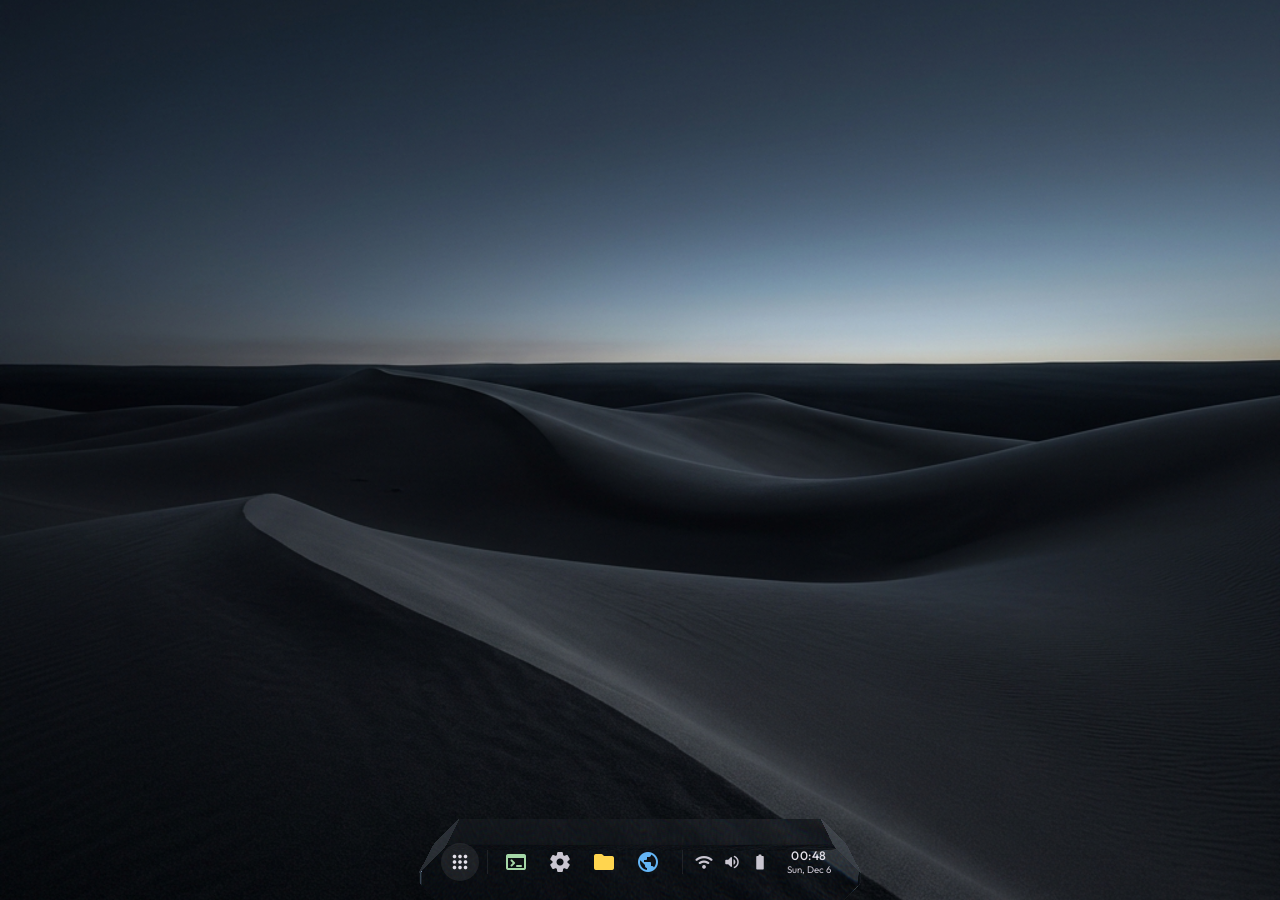
==== commit 0fef7a2f: "refactor: redesign window styling with clipped backgrounds, update calculator UI, and improve app la" ====
--- a/index.html
+++ b/index.html
@@ -10,7 +10,7 @@
   <link href="https://fonts.googleapis.com/css2?family=Outfit:wght@300;400;500;600;700&display=swap" rel="stylesheet">
   <link href="https://fonts.googleapis.com/css2?family=JetBrains+Mono:wght@400;500&display=swap" rel="stylesheet">
   <link href="https://fonts.googleapis.com/css2?family=Material+Symbols+Rounded:opsz,wght,FILL,GRAD@20..48,100..700,0..1,-50..200" rel="stylesheet">
-  <link rel="stylesheet" href="index.css">
+  <link rel="stylesheet" href="index.css?v=1.2">
 </head>
 <body>
   <div id="boot-screen">
--- a/index.css
+++ b/index.css
@@ -19,12 +19,12 @@
   --color-error: #FFB4AB;
   --color-success: #A5D6A7;
 
-  --acrylic-tint: rgba(14,14,20,0.65);
-  --acrylic-tint-heavy: rgba(14,14,20,0.82);
+  --acrylic-tint: rgba(14, 14, 20, 0.65);
+  --acrylic-tint-heavy: rgba(14, 14, 20, 0.82);
   --acrylic-blur: 24px;
   --acrylic-blur-heavy: 40px;
-  --acrylic-border: rgba(255,255,255,0.08);
-  --acrylic-border-focus: rgba(255,255,255,0.16);
+  --acrylic-border: rgba(255, 255, 255, 0.08);
+  --acrylic-border-focus: rgba(255, 255, 255, 0.16);
 
   --shape-xs: 8px;
   --shape-sm: 12px;
@@ -44,14 +44,14 @@
   --text-xl: 1.5rem;
   --text-2xl: 2rem;
 
-  --shadow-sm: 0 1px 3px rgba(0,0,0,0.5);
-  --shadow-md: 0 4px 16px rgba(0,0,0,0.45);
-  --shadow-lg: 0 8px 30px rgba(0,0,0,0.5);
-  --shadow-xl: 0 20px 60px rgba(0,0,0,0.6);
-
-  --ease: cubic-bezier(0.2,0,0,1);
-  --ease-spring: cubic-bezier(0.34,1.56,0.64,1);
-  --ease-out: cubic-bezier(0,0,0,1);
+  --shadow-sm: 0 1px 3px rgba(0, 0, 0, 0.5);
+  --shadow-md: 0 4px 16px rgba(0, 0, 0, 0.45);
+  --shadow-lg: 0 8px 30px rgba(0, 0, 0, 0.5);
+  --shadow-xl: 0 20px 60px rgba(0, 0, 0, 0.6);
+
+  --ease: cubic-bezier(0.2, 0, 0, 1);
+  --ease-spring: cubic-bezier(0.34, 1.56, 0.64, 1);
+  --ease-out: cubic-bezier(0, 0, 0, 1);
   --dur-fast: 150ms;
   --dur-normal: 250ms;
   --dur-slow: 400ms;
@@ -66,10 +66,18 @@
   --z-context-menu: 800;
 }
 
-*, *::before, *::after { margin: 0; padding: 0; box-sizing: border-box; }
-
-html, body {
-  width: 100%; height: 100%;
+*,
+*::before,
+*::after {
+  margin: 0;
+  padding: 0;
+  box-sizing: border-box;
+}
+
+html,
+body {
+  width: 100%;
+  height: 100%;
   overflow: hidden;
   font-family: var(--font-sans);
   font-size: 14px;
@@ -85,28 +93,33 @@
 }
 
 .acrylic {
-  background: var(--acrylic-tint);
-  backdrop-filter: blur(var(--acrylic-blur)) saturate(1.8);
-  -webkit-backdrop-filter: blur(var(--acrylic-blur)) saturate(1.8);
-  border: 1px solid var(--acrylic-border);
+  background: transparent;
+  backdrop-filter: none;
+  -webkit-backdrop-filter: none;
+  border: 1px solid rgba(255, 255, 255, 0.06);
+  box-shadow: var(--shadow-md);
 }
 
 .acrylic-heavy {
-  background: var(--acrylic-tint-heavy);
-  backdrop-filter: blur(var(--acrylic-blur-heavy)) saturate(1.6);
-  -webkit-backdrop-filter: blur(var(--acrylic-blur-heavy)) saturate(1.6);
-  border: 1px solid var(--acrylic-border);
+  background: transparent;
+  backdrop-filter: none;
+  -webkit-backdrop-filter: none;
+  border: 1px solid rgba(255, 255, 255, 0.08);
+  box-shadow: var(--shadow-xl);
 }
 
 #reniquid-canvas {
-  position: fixed; inset: 0;
-  width: 100%; height: 100%;
+  position: fixed;
+  inset: 0;
+  width: 100%;
+  height: 100%;
   z-index: var(--z-wallpaper);
   display: block;
 }
 
 #desktop {
-  position: fixed; inset: 0;
+  position: fixed;
+  inset: 0;
   z-index: var(--z-desktop);
   padding: 20px;
   display: grid;
@@ -118,399 +131,994 @@
 }
 
 .desktop-icon {
-  display: flex; flex-direction: column; align-items: center; justify-content: center;
-  gap: 6px; padding: 8px; border-radius: var(--shape-md);
-  cursor: pointer; transition: background var(--dur-fast) var(--ease);
-}
-.desktop-icon:hover { background: rgba(255,255,255,0.06); }
-.desktop-icon:active { background: rgba(255,255,255,0.1); transform: scale(0.95); }
+  display: flex;
+  flex-direction: column;
+  align-items: center;
+  justify-content: center;
+  gap: 6px;
+  padding: 8px;
+  border-radius: var(--shape-md);
+  cursor: pointer;
+  transition: background var(--dur-fast) var(--ease);
+}
+
+.desktop-icon:hover {
+  background: rgba(255, 255, 255, 0.06);
+}
+
+.desktop-icon:active {
+  transform: scale(0.95);
+}
+
 .desktop-icon .icon-img {
-  width: 48px; height: 48px; border-radius: var(--shape-lg);
-  display: flex; align-items: center; justify-content: center;
-  font-size: 28px; color: #fff;
-}
+  width: 48px;
+  height: 48px;
+  border-radius: var(--shape-lg);
+  display: flex;
+  align-items: center;
+  justify-content: center;
+  font-size: 28px;
+  color: #fff;
+}
+
 .desktop-icon .icon-label {
-  font-size: var(--text-xs); color: var(--color-on-surface);
-  text-align: center; text-shadow: 0 1px 4px rgba(0,0,0,0.8);
-  max-width: 80px; overflow: hidden; text-overflow: ellipsis; white-space: nowrap;
+  font-size: var(--text-xs);
+  color: var(--color-on-surface);
+  text-align: center;
+  text-shadow: 0 1px 4px rgba(0, 0, 0, 0.8);
+  max-width: 80px;
+  overflow: hidden;
+  text-overflow: ellipsis;
+  white-space: nowrap;
 }
 
 #taskbar {
-  position: fixed; bottom: 12px; left: 50%; transform: translateX(-50%);
+  position: fixed;
+  bottom: 12px;
+  left: 50%;
+  transform: translateX(-50%);
   z-index: var(--z-taskbar);
-  display: flex; align-items: center; gap: 6px;
-  padding: 6px 10px; height: 52px;
+  display: flex;
+  align-items: center;
+  gap: 6px;
+  padding: 6px 10px;
+  height: 52px;
   border-radius: var(--shape-pill);
-  box-shadow: var(--shadow-lg);
+  background: transparent !important;
+  border: none !important;
+  box-shadow: none !important;
   transition: transform var(--dur-slow) var(--ease), opacity var(--dur-slow) var(--ease);
 }
-#taskbar.hidden-bar { transform: translateX(-50%) translateY(80px); opacity: 0; }
+
+#taskbar.hidden-bar {
+  transform: translateX(-50%) translateY(80px);
+  opacity: 0;
+}
 
 .taskbar-btn {
-  width: 38px; height: 38px; border: none; border-radius: var(--shape-pill);
-  background: rgba(255,255,255,0.08); color: var(--color-on-surface);
-  display: flex; align-items: center; justify-content: center;
-  cursor: pointer; font-size: 20px;
+  width: 38px;
+  height: 38px;
+  border: none;
+  border-radius: var(--shape-pill);
+  background: rgba(255, 255, 255, 0.08);
+  color: var(--color-on-surface);
+  display: flex;
+  align-items: center;
+  justify-content: center;
+  cursor: pointer;
+  font-size: 20px;
   transition: background var(--dur-fast) var(--ease), transform var(--dur-fast) var(--ease);
 }
-.taskbar-btn:hover { background: rgba(255,255,255,0.14); }
-.taskbar-btn:active { transform: scale(0.9); }
-.taskbar-btn .material-symbols-rounded { font-size: 22px; }
+
+.taskbar-btn:hover {
+  background: rgba(255, 255, 255, 0.14);
+}
+
+.taskbar-btn:active {
+  transform: scale(0.9);
+}
+
+.taskbar-btn .material-symbols-rounded {
+  font-size: 22px;
+}
 
 .taskbar-divider {
-  width: 1px; height: 24px; background: var(--acrylic-border); margin: 0 2px;
+  width: 1px;
+  height: 24px;
+  background: var(--acrylic-border);
+  margin: 0 2px;
 }
 
 #taskbar-pinned {
-  display: flex; align-items: center; gap: 4px;
+  display: flex;
+  align-items: center;
+  gap: 4px;
 }
 
 .pinned-app {
-  width: 40px; height: 40px; border: none; border-radius: var(--shape-md);
-  background: transparent; color: var(--color-on-surface);
-  display: flex; align-items: center; justify-content: center;
-  cursor: pointer; position: relative;
+  width: 40px;
+  height: 40px;
+  border: none;
+  border-radius: var(--shape-md);
+  background: transparent;
+  color: var(--color-on-surface);
+  display: flex;
+  align-items: center;
+  justify-content: center;
+  cursor: pointer;
+  position: relative;
   transition: background var(--dur-fast) var(--ease), transform var(--dur-fast) var(--ease);
 }
-.pinned-app:hover { background: rgba(255,255,255,0.08); }
-.pinned-app:active { transform: scale(0.88); }
-.pinned-app .material-symbols-rounded { font-size: 24px; }
+
+.pinned-app:hover {
+  background: rgba(255, 255, 255, 0.08);
+}
+
+.pinned-app:active {
+  transform: scale(0.88);
+}
+
+.pinned-app .material-symbols-rounded {
+  font-size: 24px;
+}
+
 .pinned-app.active::after {
-  content: ''; position: absolute; bottom: 2px; left: 50%; transform: translateX(-50%);
-  width: 6px; height: 3px; border-radius: var(--shape-pill);
+  content: '';
+  position: absolute;
+  bottom: 2px;
+  left: 50%;
+  transform: translateX(-50%);
+  width: 6px;
+  height: 3px;
+  border-radius: var(--shape-pill);
   background: var(--color-primary);
 }
 
 #taskbar-tray {
-  display: flex; align-items: center; gap: 2px;
-}
+  display: flex;
+  align-items: center;
+  gap: 2px;
+}
+
 .tray-icon {
-  font-size: 18px; color: var(--color-on-surface-variant);
-  padding: 4px; border-radius: var(--shape-xs);
-  cursor: pointer; transition: color var(--dur-fast);
-}
-.tray-icon:hover { color: var(--color-on-surface); }
+  font-size: 18px;
+  color: var(--color-on-surface-variant);
+  padding: 4px;
+  border-radius: var(--shape-xs);
+  cursor: pointer;
+  transition: color var(--dur-fast);
+}
+
+.tray-icon:hover {
+  color: var(--color-on-surface);
+}
 
 #taskbar-clock {
-  display: flex; flex-direction: column; align-items: center;
-  padding: 0 8px; cursor: pointer; line-height: 1.2;
+  display: flex;
+  flex-direction: column;
+  align-items: center;
+  padding: 0 8px;
+  cursor: pointer;
+  line-height: 1.2;
   border-radius: var(--shape-sm);
   transition: background var(--dur-fast);
 }
-#taskbar-clock:hover { background: rgba(255,255,255,0.06); }
-#clock-time { font-size: var(--text-base); font-weight: 500; letter-spacing: 0.5px; }
-#clock-date { font-size: var(--text-xs); color: var(--color-on-surface-variant); }
+
+#taskbar-clock:hover {
+  background: rgba(255, 255, 255, 0.06);
+}
+
+#clock-time {
+  font-size: var(--text-base);
+  font-weight: 500;
+  letter-spacing: 0.5px;
+}
+
+#clock-date {
+  font-size: var(--text-xs);
+  color: var(--color-on-surface-variant);
+}
 
 #launcher {
-  position: fixed; inset: 0;
+  position: fixed;
+  inset: 0;
   z-index: var(--z-launcher);
-  display: flex; flex-direction: column; align-items: center;
-  padding-top: 80px;
+  display: flex;
+  align-items: center;
+  justify-content: center;
   transition: opacity var(--dur-slow) var(--ease), transform var(--dur-slow) var(--ease);
 }
-#launcher.hidden { opacity: 0; pointer-events: none; transform: scale(1.04); }
-#launcher.visible { opacity: 1; pointer-events: all; transform: scale(1); }
+
+#launcher.hidden {
+  opacity: 0;
+  pointer-events: none;
+  transform: scale(1.03) translateY(10px);
+}
+
+#launcher.visible {
+  opacity: 1;
+  pointer-events: all;
+  transform: scale(1) translateY(0);
+}
 
 #launcher-backdrop {
-  position: absolute; inset: 0;
-  background: rgba(0,0,0,0.55);
-  backdrop-filter: blur(40px) saturate(1.4);
-  -webkit-backdrop-filter: blur(40px) saturate(1.4);
+  position: absolute;
+  inset: 0;
+  background: transparent;
+  backdrop-filter: none;
+  -webkit-backdrop-filter: none;
 }
 
 #launcher-content {
-  position: relative; z-index: 1;
-  width: 100%; max-width: 680px;
-  display: flex; flex-direction: column; align-items: center; gap: 32px;
+  position: relative;
+  z-index: 1;
+  display: flex;
+  flex-direction: column;
+  align-items: center;
+}
+
+#launcher-panel {
+  display: flex;
+  flex-direction: column;
+  gap: 24px;
+  padding: 24px 28px 28px;
+  border-radius: 16px;
+  width: fit-content;
+  min-width: 540px;
+  max-width: 800px;
+  backdrop-filter: blur(20px);
+  -webkit-backdrop-filter: blur(20px);
+  border: 1px solid var(--acrylic-border);
+  box-shadow: var(--shadow-xl);
+  transition: box-shadow var(--dur-normal) var(--ease);
 }
 
 #launcher-search {
-  width: 100%; max-width: 520px;
-  display: flex; align-items: center; gap: 12px;
-  padding: 14px 20px;
+  display: flex;
+  align-items: center;
+  gap: 10px;
+  padding: 11px 16px;
   border-radius: var(--shape-pill);
-  background: rgba(255,255,255,0.08);
-  border: 1px solid rgba(255,255,255,0.06);
-  transition: background var(--dur-fast), border-color var(--dur-fast);
-}
-#launcher-search:focus-within {
-  background: rgba(255,255,255,0.12);
-  border-color: var(--acrylic-border-focus);
-}
-#launcher-search .material-symbols-rounded { font-size: 22px; color: var(--color-on-surface-variant); }
+  border: 1px solid var(--acrylic-border);
+}
+
+
+#launcher-search .material-symbols-rounded {
+  font-size: 20px;
+  color: var(--color-on-surface-variant);
+  flex-shrink: 0;
+}
+
 #launcher-search-input {
-  flex: 1; border: none; background: none; outline: none;
-  font-family: var(--font-sans); font-size: var(--text-md);
+  flex: 1;
+  border: none;
+  background: none;
+  outline: none;
+  font-family: var(--font-sans);
+  font-size: var(--text-base);
   color: var(--color-on-surface);
-}
-#launcher-search-input::placeholder { color: var(--color-outline); }
+  min-width: 320px;
+}
+
+#launcher-search-input::placeholder {
+  color: var(--color-outline);
+}
 
 #launcher-grid {
-  display: grid; grid-template-columns: repeat(5, 100px);
-  gap: 12px; justify-content: center;
+  display: grid;
+  grid-template-columns: repeat(5, 96px);
+  gap: 2px;
+  justify-content: center;
 }
 
 .launcher-app {
-  display: flex; flex-direction: column; align-items: center; gap: 8px;
-  padding: 12px 8px; border-radius: var(--shape-lg);
-  cursor: pointer; transition: background var(--dur-fast), transform var(--dur-fast) var(--ease-spring);
-}
-.launcher-app:hover { background: rgba(255,255,255,0.07); }
-.launcher-app:active { transform: scale(0.92); }
+  display: flex;
+  flex-direction: column;
+  align-items: center;
+  gap: 8px;
+  padding: 14px 8px 12px;
+  border-radius: var(--shape-md);
+  cursor: pointer;
+  transition:
+    background var(--dur-fast),
+    transform var(--dur-fast) var(--ease-spring),
+    box-shadow var(--dur-fast);
+}
+
+.launcher-app:active {
+  transform: scale(0.91);
+}
 
 .launcher-app-icon {
-  width: 56px; height: 56px; border-radius: var(--shape-xl);
-  display: flex; align-items: center; justify-content: center;
-  font-size: 28px; color: #fff;
-}
+  width: 52px;
+  height: 52px;
+  border-radius: var(--shape-xl);
+  display: flex;
+  align-items: center;
+  justify-content: center;
+  font-size: 26px;
+  color: #fff;
+  box-shadow: 0 4px 14px rgba(0, 0, 0, 0.45), inset 0 1px 0 rgba(255, 255, 255, 0.25);
+}
+
 .launcher-app-name {
-  font-size: var(--text-sm); color: var(--color-on-surface);
-  text-align: center; max-width: 88px;
-  overflow: hidden; text-overflow: ellipsis; white-space: nowrap;
+  font-size: var(--text-xs);
+  color: rgba(255, 255, 255, 0.82);
+  text-align: center;
+  max-width: 84px;
+  overflow: hidden;
+  text-overflow: ellipsis;
+  white-space: nowrap;
+  text-shadow: 0 1px 4px rgba(0, 0, 0, 0.5);
 }
 
 .os-window {
   position: absolute;
-  min-width: 420px; min-height: 300px;
-  border-radius: var(--shape-lg);
-  box-shadow: var(--shadow-xl);
-  display: flex; flex-direction: column;
+  min-width: 280px;
+  min-height: 240px;
+  background: transparent !important;
+  border: none !important;
+  box-shadow: none !important;
+  display: flex;
+  flex-direction: column;
   overflow: hidden;
   transition: box-shadow var(--dur-fast);
-  animation: windowOpen var(--dur-slow) var(--ease) forwards;
-}
-.os-window.focused { box-shadow: var(--shadow-xl), 0 0 0 1px var(--acrylic-border-focus); }
+  animation: windowOpen var(--dur-slow) var(--ease);
+  clip-path: polygon(18px 0, calc(100% - 18px) 0, 100% 18px, 100% calc(100% - 18px), calc(100% - 18px) 100%, 18px 100%, 0 calc(100% - 18px), 0 18px);
+}
+
+.os-window::before {
+  content: '';
+  position: absolute;
+  inset: 0;
+  background: rgba(255, 255, 255, 0.08);
+  clip-path: polygon(18px 0, calc(100% - 18px) 0, 100% 18px, 100% calc(100% - 18px), calc(100% - 18px) 100%, 18px 100%, 0 calc(100% - 18px), 0 18px);
+  z-index: -2;
+  pointer-events: none;
+}
+
+.os-window::after {
+  content: '';
+  position: absolute;
+  inset: 1px;
+  background: rgba(15, 18, 24, 0.45);
+  clip-path: polygon(17.5px 0, calc(100% - 17.5px) 0, 100% 17.5px, 100% calc(100% - 17.5px), calc(100% - 17.5px) 100%, 17.5px 100%, 0 calc(100% - 17.5px), 0 17.5px);
+  z-index: -1;
+  pointer-events: none;
+}
+
+.os-window.focused {
+  box-shadow: none;
+}
 
 @keyframes windowOpen {
-  from { opacity: 0; transform: scale(0.92) translateY(20px); }
-  to { opacity: 1; transform: scale(1) translateY(0); }
-}
+  from {
+    opacity: 0;
+    transform: scale(0.92) translateY(20px);
+  }
+
+  to {
+    opacity: 1;
+    transform: scale(1) translateY(0);
+  }
+}
+
 @keyframes windowClose {
-  from { opacity: 1; transform: scale(1); }
-  to { opacity: 0; transform: scale(0.92) translateY(20px); }
+  from {
+    opacity: 1;
+    transform: scale(1);
+  }
+
+  to {
+    opacity: 0;
+    transform: scale(0.92) translateY(20px);
+  }
 }
 
 .window-titlebar {
-  display: flex; align-items: center; gap: 10px;
-  padding: 0 12px; height: 44px; flex-shrink: 0;
-  background: rgba(22,22,32,0.85);
-  border-bottom: 1px solid var(--acrylic-border);
+  display: flex;
+  align-items: center;
+  padding: 0 24px;
+  height: 44px;
+  flex-shrink: 0;
+  background: transparent;
+  border-bottom: none;
   cursor: grab;
 }
-.window-titlebar:active { cursor: grabbing; }
+
+.window-titlebar:active {
+  cursor: grabbing;
+}
 
 .window-title {
-  flex: 1; font-size: var(--text-sm); font-weight: 500;
+  order: 1;
+  flex: 1;
+  font-size: var(--text-sm);
+  font-weight: 500;
   color: var(--color-on-surface-variant);
-  overflow: hidden; text-overflow: ellipsis; white-space: nowrap;
-}
-
-.window-controls { display: flex; align-items: center; gap: 6px; }
+  overflow: hidden;
+  text-overflow: ellipsis;
+  white-space: nowrap;
+}
+
+.window-controls {
+  order: 2;
+  display: flex;
+  align-items: center;
+  gap: 8px;
+}
 
 .win-ctrl {
-  width: 14px; height: 14px; border-radius: var(--shape-pill);
-  border: none; cursor: pointer;
-  transition: filter var(--dur-fast), transform var(--dur-fast);
-}
-.win-ctrl:hover { filter: brightness(1.3); transform: scale(1.15); }
-.win-ctrl.close { background: #FF6B6B; }
-.win-ctrl.minimize { background: #FFC857; }
-.win-ctrl.maximize { background: #5BDE6E; }
+  width: 16px;
+  height: 16px;
+  border: none;
+  background: transparent;
+  cursor: pointer;
+  display: flex;
+  align-items: center;
+  justify-content: center;
+  transition: transform var(--dur-fast), opacity var(--dur-fast);
+  opacity: 0.65;
+}
+
+.win-ctrl.minimize {
+  order: 1;
+}
+
+.win-ctrl.maximize {
+  order: 2;
+}
+
+.win-ctrl.close {
+  order: 3;
+}
+
+.win-ctrl:hover {
+  transform: scale(1.1);
+  opacity: 1;
+}
+
+.win-ctrl::after {
+  content: '';
+  box-sizing: border-box;
+  transition: background var(--dur-fast), border-color var(--dur-fast);
+}
+
+.win-ctrl.close::after {
+  width: 8px;
+  height: 8px;
+  background: var(--color-on-surface);
+  clip-path: polygon(0 0, 100% 0, 100% 100%);
+}
+
+.win-ctrl.minimize::after {
+  width: 8px;
+  height: 1.5px;
+  background: var(--color-on-surface);
+}
+
+.win-ctrl.maximize::after {
+  width: 8px;
+  height: 8px;
+  border: 1px solid var(--color-on-surface);
+  background: transparent;
+}
 
 .window-body {
-  flex: 1; overflow: auto;
-  background: var(--acrylic-tint-heavy);
-  backdrop-filter: blur(var(--acrylic-blur)) saturate(1.6);
-  -webkit-backdrop-filter: blur(var(--acrylic-blur)) saturate(1.6);
+  flex: 1;
+  overflow: auto;
+  background: transparent;
 }
 
 .window-resize-handle {
-  position: absolute; bottom: 0; right: 0;
-  width: 16px; height: 16px; cursor: nwse-resize;
+  position: absolute;
+  bottom: 0;
+  right: 0;
+  width: 16px;
+  height: 16px;
+  cursor: nwse-resize;
 }
 
 #notification-panel {
-  position: fixed; top: 8px; right: 8px;
-  width: 360px; max-height: calc(100vh - 80px);
+  position: fixed;
+  top: 8px;
+  right: 8px;
+  width: 360px;
+  max-height: calc(100vh - 80px);
   z-index: var(--z-notification);
-  border-radius: var(--shape-lg);
   padding: 16px;
-  display: flex; flex-direction: column; gap: 8px;
+  display: flex;
+  flex-direction: column;
+  gap: 8px;
   overflow-y: auto;
-  box-shadow: var(--shadow-xl);
+  background: transparent !important;
+  border: none !important;
+  box-shadow: none !important;
   transition: opacity var(--dur-slow) var(--ease), transform var(--dur-slow) var(--ease);
 }
-#notification-panel.hidden { opacity: 0; pointer-events: none; transform: translateX(20px); }
-#notification-panel.visible { opacity: 1; pointer-events: all; transform: translateX(0); }
+
+#notification-panel.hidden {
+  opacity: 0;
+  pointer-events: none;
+  transform: translateX(20px);
+}
+
+#notification-panel.visible {
+  opacity: 1;
+  pointer-events: all;
+  transform: translateX(0);
+}
 
 .notification-card {
   padding: 14px 16px;
-  border-radius: var(--shape-md);
-  background: rgba(255,255,255,0.05);
-  border: 1px solid rgba(255,255,255,0.04);
-  display: flex; gap: 12px; align-items: flex-start;
+  display: flex;
+  gap: 12px;
+  align-items: flex-start;
   animation: notifIn var(--dur-slow) var(--ease-spring) forwards;
 }
+
 @keyframes notifIn {
-  from { opacity: 0; transform: translateX(30px) scale(0.95); }
-  to { opacity: 1; transform: translateX(0) scale(1); }
-}
+  from {
+    opacity: 0;
+    transform: translateX(30px) scale(0.95);
+  }
+
+  to {
+    opacity: 1;
+    transform: translateX(0) scale(1);
+  }
+}
+
 .notification-card .notif-icon {
-  width: 36px; height: 36px; border-radius: var(--shape-sm);
-  display: flex; align-items: center; justify-content: center; flex-shrink: 0;
+  width: 36px;
+  height: 36px;
+  display: flex;
+  align-items: center;
+  justify-content: center;
+  flex-shrink: 0;
   font-size: 20px;
 }
-.notification-card .notif-content { flex: 1; }
-.notification-card .notif-title { font-size: var(--text-sm); font-weight: 600; margin-bottom: 2px; }
-.notification-card .notif-body { font-size: var(--text-xs); color: var(--color-on-surface-variant); line-height: 1.4; }
-.notification-card .notif-time { font-size: var(--text-xs); color: var(--color-outline); }
+
+.notification-card .notif-content {
+  flex: 1;
+}
+
+.notification-card .notif-title {
+  font-size: var(--text-sm);
+  font-weight: 600;
+  margin-bottom: 2px;
+}
+
+.notification-card .notif-body {
+  font-size: var(--text-xs);
+  color: var(--color-on-surface-variant);
+  line-height: 1.4;
+}
+
+.notification-card .notif-time {
+  font-size: var(--text-xs);
+  color: var(--color-outline);
+}
 
 .toast {
-  position: fixed; bottom: 76px; right: 20px;
+  position: fixed;
+  bottom: 76px;
+  right: 20px;
   z-index: var(--z-notification);
   padding: 12px 20px;
   border-radius: var(--shape-md);
   box-shadow: var(--shadow-lg);
-  font-size: var(--text-sm); font-weight: 500;
+  font-size: var(--text-sm);
+  font-weight: 500;
   animation: toastIn var(--dur-slow) var(--ease-spring) forwards;
 }
+
 @keyframes toastIn {
-  from { opacity: 0; transform: translateY(20px) scale(0.95); }
-  to { opacity: 1; transform: translateY(0) scale(1); }
-}
+  from {
+    opacity: 0;
+    transform: translateY(20px) scale(0.95);
+  }
+
+  to {
+    opacity: 1;
+    transform: translateY(0) scale(1);
+  }
+}
+
 @keyframes toastOut {
-  from { opacity: 1; transform: translateY(0); }
-  to { opacity: 0; transform: translateY(20px); }
+  from {
+    opacity: 1;
+    transform: translateY(0);
+  }
+
+  to {
+    opacity: 0;
+    transform: translateY(20px);
+  }
 }
 
 #context-menu {
-  position: fixed; z-index: var(--z-context-menu);
+  position: fixed;
+  z-index: var(--z-context-menu);
   min-width: 200px;
-  border-radius: var(--shape-md);
-  padding: 6px;
+  padding: 10px 6px;
+  background: rgba(195, 194, 194, 0.068);
+  backdrop-filter: blur(20px);
+  -webkit-backdrop-filter: blur(20px);
+  border: 1px solid var(--acrylic-border);
   box-shadow: var(--shadow-xl);
   animation: ctxIn var(--dur-fast) var(--ease) forwards;
-}
-#context-menu.hidden { display: none; }
+  clip-path: polygon(18px 0, calc(100% - 18px) 0, 100% 18px, 100% calc(100% - 18px), calc(100% - 18px) 100%, 18px 100%, 0 calc(100% - 18px), 0 18px);
+}
+
+#context-menu.hidden {
+  display: none;
+}
+
 @keyframes ctxIn {
-  from { opacity: 0; transform: scale(0.95); }
-  to { opacity: 1; transform: scale(1); }
+  from {
+    opacity: 0;
+    transform: scale(0.95);
+  }
+
+  to {
+    opacity: 1;
+    transform: scale(1);
+  }
 }
 
 .ctx-item {
-  display: flex; align-items: center; gap: 10px;
-  padding: 8px 12px; border-radius: var(--shape-xs);
-  font-size: var(--text-sm); cursor: pointer;
+  display: flex;
+  align-items: center;
+  gap: 10px;
+  padding: 8px 12px;
+  clip-path: polygon(4px 0, calc(100% - 4px) 0, 100% 4px, 100% calc(100% - 4px), calc(100% - 4px) 100%, 4px 100%, 0 calc(100% - 4px), 0 4px);
+  font-size: var(--text-sm);
+  cursor: pointer;
   transition: background var(--dur-fast);
 }
-.ctx-item:hover { background: rgba(255,255,255,0.08); }
-.ctx-item .material-symbols-rounded { font-size: 18px; color: var(--color-on-surface-variant); }
-.ctx-divider { height: 1px; background: var(--acrylic-border); margin: 4px 8px; }
+
+.ctx-item:hover {
+  background: rgba(255, 255, 255, 0.08);
+}
+
+.ctx-item .material-symbols-rounded {
+  font-size: 18px;
+  color: var(--color-on-surface-variant);
+}
+
+.ctx-divider {
+  height: 1px;
+  background: var(--acrylic-border);
+  margin: 4px 8px;
+}
 
 .terminal-body {
-  padding: 16px; font-family: var(--font-mono); font-size: var(--text-sm);
-  color: #C8D6E5; line-height: 1.7; height: 100%;
+  padding: 16px;
+  font-family: var(--font-mono);
+  font-size: var(--text-sm);
+  color: #C8D6E5;
+  line-height: 1.7;
+  height: 100%;
   overflow-y: auto;
 }
-.terminal-body .prompt { color: var(--color-primary); font-weight: 500; }
-.terminal-body .cmd-output { color: var(--color-on-surface-variant); white-space: pre-wrap; }
+
+.terminal-body .prompt {
+  color: var(--color-primary);
+  font-weight: 500;
+}
+
+.terminal-body .cmd-output {
+  color: var(--color-on-surface-variant);
+  white-space: pre-wrap;
+}
+
 .terminal-input-line {
-  display: flex; align-items: center; gap: 0;
-}
+  display: flex;
+  align-items: center;
+  gap: 0;
+}
+
 .terminal-input {
-  flex: 1; border: none; background: none; outline: none;
-  font-family: var(--font-mono); font-size: var(--text-sm);
-  color: var(--color-on-surface); caret-color: var(--color-primary);
-}
-
-.settings-body { padding: 24px; display: flex; flex-direction: column; gap: 20px; }
-.settings-section { display: flex; flex-direction: column; gap: 12px; }
+  flex: 1;
+  border: none;
+  background: none;
+  outline: none;
+  font-family: var(--font-mono);
+  font-size: var(--text-sm);
+  color: var(--color-on-surface);
+  caret-color: var(--color-primary);
+}
+
+.settings-body {
+  padding: 24px;
+  display: flex;
+  flex-direction: column;
+  gap: 20px;
+}
+
+.settings-section {
+  display: flex;
+  flex-direction: column;
+  gap: 12px;
+}
+
 .settings-section-title {
-  font-size: var(--text-sm); font-weight: 600; color: var(--color-primary);
-  text-transform: uppercase; letter-spacing: 1px;
-}
+  font-size: var(--text-sm);
+  font-weight: 600;
+  color: var(--color-primary);
+  text-transform: uppercase;
+  letter-spacing: 1px;
+}
+
 .settings-item {
-  display: flex; align-items: center; justify-content: space-between;
-  padding: 12px 16px; border-radius: var(--shape-md);
-  background: rgba(255,255,255,0.03);
-}
+  display: flex;
+  align-items: center;
+  justify-content: space-between;
+  padding: 12px 16px;
+  border-radius: var(--shape-md);
+  background: rgba(255, 255, 255, 0.03);
+}
+
 .settings-item-label {
-  display: flex; align-items: center; gap: 12px; font-size: var(--text-base);
-}
-.settings-item-label .material-symbols-rounded { font-size: 22px; color: var(--color-on-surface-variant); }
+  display: flex;
+  align-items: center;
+  gap: 12px;
+  font-size: var(--text-base);
+}
+
+.settings-item-label .material-symbols-rounded {
+  font-size: 22px;
+  color: var(--color-on-surface-variant);
+}
 
 .toggle {
-  width: 44px; height: 24px; border-radius: var(--shape-pill);
-  background: var(--color-outline-variant); border: none; cursor: pointer;
-  position: relative; transition: background var(--dur-normal) var(--ease);
-}
-.toggle.on { background: var(--color-primary); }
+  width: 44px;
+  height: 24px;
+  border-radius: var(--shape-pill);
+  background: var(--color-outline-variant);
+  border: none;
+  cursor: pointer;
+  position: relative;
+  transition: background var(--dur-normal) var(--ease);
+}
+
+.toggle.on {
+  background: var(--color-primary);
+}
+
 .toggle::after {
-  content: ''; position: absolute; top: 3px; left: 3px;
-  width: 18px; height: 18px; border-radius: 50%;
-  background: #fff; transition: transform var(--dur-normal) var(--ease-spring);
-}
-.toggle.on::after { transform: translateX(20px); }
-
-.slider-container { display: flex; align-items: center; gap: 12px; }
+  content: '';
+  position: absolute;
+  top: 3px;
+  left: 3px;
+  width: 18px;
+  height: 18px;
+  border-radius: 50%;
+  background: #fff;
+  transition: transform var(--dur-normal) var(--ease-spring);
+}
+
+.toggle.on::after {
+  transform: translateX(20px);
+}
+
+.slider-container {
+  display: flex;
+  align-items: center;
+  gap: 12px;
+}
+
 .slider {
-  -webkit-appearance: none; appearance: none;
-  width: 120px; height: 4px; border-radius: 2px;
-  background: var(--color-outline-variant); outline: none;
-}
+  -webkit-appearance: none;
+  appearance: none;
+  width: 120px;
+  height: 4px;
+  border-radius: 2px;
+  background: var(--color-outline-variant);
+  outline: none;
+}
+
 .slider::-webkit-slider-thumb {
-  -webkit-appearance: none; width: 16px; height: 16px;
-  border-radius: 50%; background: var(--color-primary); cursor: pointer;
-}
-
-.files-body { display: flex; height: 100%; }
+  -webkit-appearance: none;
+  width: 16px;
+  height: 16px;
+  border-radius: 50%;
+  background: var(--color-primary);
+  cursor: pointer;
+}
+
+.files-body {
+  display: flex;
+  height: 100%;
+}
+
 .files-sidebar {
-  width: 200px; padding: 12px;
+  width: 200px;
+  padding: 16px 12px;
   border-right: 1px solid var(--acrylic-border);
-  display: flex; flex-direction: column; gap: 4px;
-}
+  display: flex;
+  flex-direction: column;
+  gap: 4px;
+  background: rgba(255, 255, 255, 0.07);
+  backdrop-filter: blur(20px);
+  -webkit-backdrop-filter: blur(20px);
+}
+
+.files-sidebar-header {
+  font-size: var(--text-xs);
+  font-weight: 600;
+  text-transform: uppercase;
+  letter-spacing: 0.8px;
+  color: var(--color-outline);
+  padding: 0 12px 8px;
+  opacity: 0.7;
+}
+
 .files-sidebar-item {
-  display: flex; align-items: center; gap: 10px;
-  padding: 8px 12px; border-radius: var(--shape-sm);
-  font-size: var(--text-sm); cursor: pointer;
+  display: flex;
+  align-items: center;
+  gap: 10px;
+  padding: 8px 12px;
+  border-radius: var(--shape-sm);
+  font-size: var(--text-sm);
+  cursor: pointer;
+  transition: background var(--dur-fast), color var(--dur-fast);
+  color: var(--color-on-surface-variant);
+}
+
+.files-sidebar-item:hover {
+  background: rgba(255, 255, 255, 0.08);
+  color: var(--color-on-surface);
+}
+
+.files-sidebar-item.active {
+  background: rgba(255, 255, 255, 0.12);
+  color: var(--color-on-surface);
+}
+
+.files-sidebar-item .material-symbols-rounded {
+  font-size: 20px;
+}
+
+.files-content {
+  flex: 1;
+  padding: 16px;
+  background: rgba(0, 0, 0, 0.15);
+}
+
+.files-grid {
+  display: grid;
+  grid-template-columns: repeat(auto-fill, minmax(100px, 1fr));
+  gap: 12px;
+}
+
+.file-item {
+  display: flex;
+  flex-direction: column;
+  align-items: center;
+  gap: 6px;
+  padding: 12px 8px;
+  border-radius: var(--shape-md);
+  cursor: pointer;
   transition: background var(--dur-fast);
 }
-.files-sidebar-item:hover { background: rgba(255,255,255,0.06); }
-.files-sidebar-item.active { background: rgba(196,181,253,0.12); color: var(--color-primary); }
-.files-sidebar-item .material-symbols-rounded { font-size: 20px; }
-
-.files-content { flex: 1; padding: 16px; }
-.files-grid {
-  display: grid; grid-template-columns: repeat(auto-fill, minmax(100px, 1fr)); gap: 12px;
-}
-.file-item {
-  display: flex; flex-direction: column; align-items: center; gap: 6px;
-  padding: 12px 8px; border-radius: var(--shape-md);
-  cursor: pointer; transition: background var(--dur-fast);
-}
-.file-item:hover { background: rgba(255,255,255,0.06); }
-.file-item .material-symbols-rounded { font-size: 40px; color: var(--color-on-surface-variant); }
-.file-item span:last-child { font-size: var(--text-xs); text-align: center; }
+
+.file-item:hover {
+  background: rgba(255, 255, 255, 0.06);
+}
+
+.file-item .material-symbols-rounded {
+  font-size: 40px;
+  color: var(--color-on-surface-variant);
+}
+
+.file-item span:last-child {
+  font-size: var(--text-xs);
+  text-align: center;
+}
 
 #boot-screen {
-  position: fixed; inset: 0; z-index: 9999;
-  display: flex; flex-direction: column; align-items: center; justify-content: center;
-  background: var(--color-surface-dim); gap: 24px;
+  position: fixed;
+  inset: 0;
+  z-index: 9999;
+  display: flex;
+  flex-direction: column;
+  align-items: center;
+  justify-content: center;
+  background: var(--color-surface-dim);
+  gap: 24px;
   transition: opacity 1s var(--ease);
 }
-#boot-screen.fade-out { opacity: 0; pointer-events: none; }
+
+#boot-screen.fade-out {
+  opacity: 0;
+  pointer-events: none;
+}
+
 #boot-logo {
-  font-family: var(--font-sans); font-size: var(--text-2xl); font-weight: 300;
-  color: var(--color-on-surface); letter-spacing: 6px; text-transform: uppercase;
-}
+  font-family: var(--font-sans);
+  font-size: var(--text-2xl);
+  font-weight: 300;
+  color: var(--color-on-surface);
+  letter-spacing: 6px;
+  text-transform: uppercase;
+}
+
 .boot-spinner {
-  width: 24px; height: 24px; border-radius: 50%;
-  border: 2px solid transparent; border-top-color: var(--color-primary);
+  width: 24px;
+  height: 24px;
+  border-radius: 50%;
+  border: 2px solid transparent;
+  border-top-color: var(--color-primary);
   animation: spin 0.8s linear infinite;
 }
-@keyframes spin { to { transform: rotate(360deg); } }
-
-::-webkit-scrollbar { width: 6px; }
-::-webkit-scrollbar-track { background: transparent; }
-::-webkit-scrollbar-thumb { background: rgba(255,255,255,0.12); border-radius: 3px; }
-::-webkit-scrollbar-thumb:hover { background: rgba(255,255,255,0.2); }
+
+@keyframes spin {
+  to {
+    transform: rotate(360deg);
+  }
+}
+
+.browser-body {
+  display: flex;
+  flex-direction: column;
+  height: 100%;
+}
+
+.browser-navbar {
+  padding: 12px;
+  border-bottom: 1px solid var(--acrylic-border);
+  display: flex;
+  gap: 8px;
+  align-items: center;
+  background: rgba(255, 255, 255, 0.07);
+  backdrop-filter: blur(20px);
+  -webkit-backdrop-filter: blur(20px);
+}
+
+.browser-content {
+  flex: 1;
+  display: flex;
+  flex-direction: column;
+  align-items: center;
+  justify-content: center;
+  gap: 16px;
+  background: rgba(0, 0, 0, 0.15);
+}
+
+.browser-address-input {
+  flex: 1;
+  padding: 8px 16px;
+  border-radius: var(--shape-pill);
+  background: rgba(255, 255, 255, 0.06);
+  border: 1px solid transparent;
+  outline: none;
+  font-family: var(--font-sans);
+  font-size: var(--text-sm);
+  color: var(--color-on-surface);
+  caret-color: var(--color-primary);
+  transition: background var(--dur-fast), border-color var(--dur-fast);
+}
+
+.browser-address-input:focus {
+  background: rgba(255, 255, 255, 0.1);
+  border-color: rgba(255, 255, 255, 0.15);
+}
+
+::-webkit-scrollbar {
+  width: 6px;
+}
+
+::-webkit-scrollbar-track {
+  background: transparent;
+}
+
+::-webkit-scrollbar-thumb {
+  background: rgba(255, 255, 255, 0.12);
+  border-radius: 3px;
+}
+
+::-webkit-scrollbar-thumb:hover {
+  background: rgba(255, 255, 255, 0.2);
+}
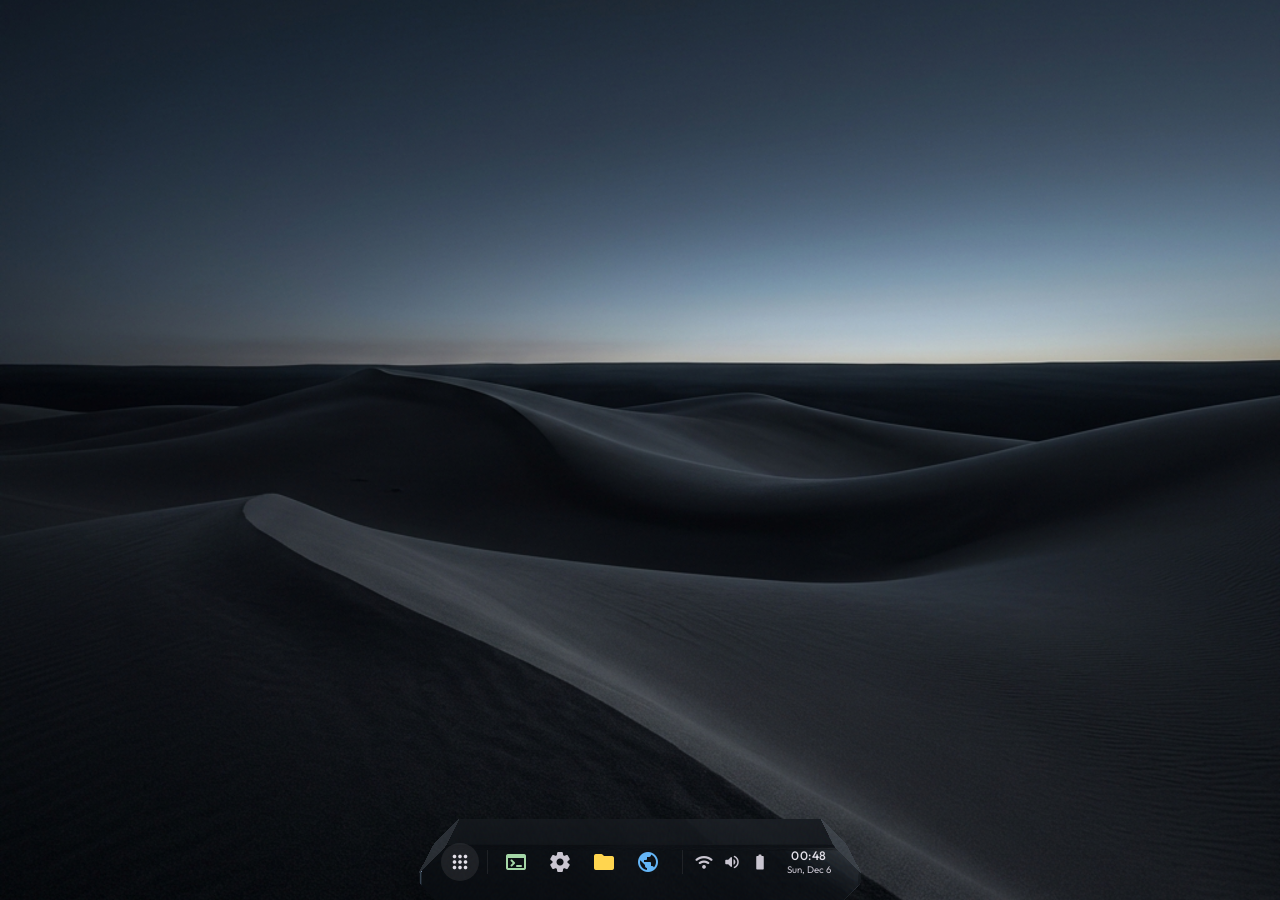
==== commit 3ad426e7: "feat: implement dynamic wallpaper support and enhanced blur effects in ReniQuid renderer" ====
--- a/index.html
+++ b/index.html
@@ -10,7 +10,7 @@
   <link href="https://fonts.googleapis.com/css2?family=Outfit:wght@300;400;500;600;700&display=swap" rel="stylesheet">
   <link href="https://fonts.googleapis.com/css2?family=JetBrains+Mono:wght@400;500&display=swap" rel="stylesheet">
   <link href="https://fonts.googleapis.com/css2?family=Material+Symbols+Rounded:opsz,wght,FILL,GRAD@20..48,100..700,0..1,-50..200" rel="stylesheet">
-  <link rel="stylesheet" href="index.css?v=1.2">
+  <link rel="stylesheet" href="index.css?v=1.3">
 </head>
 <body>
   <div id="boot-screen">
--- a/index.css
+++ b/index.css
@@ -485,6 +485,8 @@
   clip-path: polygon(17.5px 0, calc(100% - 17.5px) 0, 100% 17.5px, 100% calc(100% - 17.5px), calc(100% - 17.5px) 100%, 17.5px 100%, 0 calc(100% - 17.5px), 0 17.5px);
   z-index: -1;
   pointer-events: none;
+  backdrop-filter: blur(var(--acrylic-blur, 24px));
+  -webkit-backdrop-filter: blur(var(--acrylic-blur, 24px));
 }
 
 .os-window.focused {
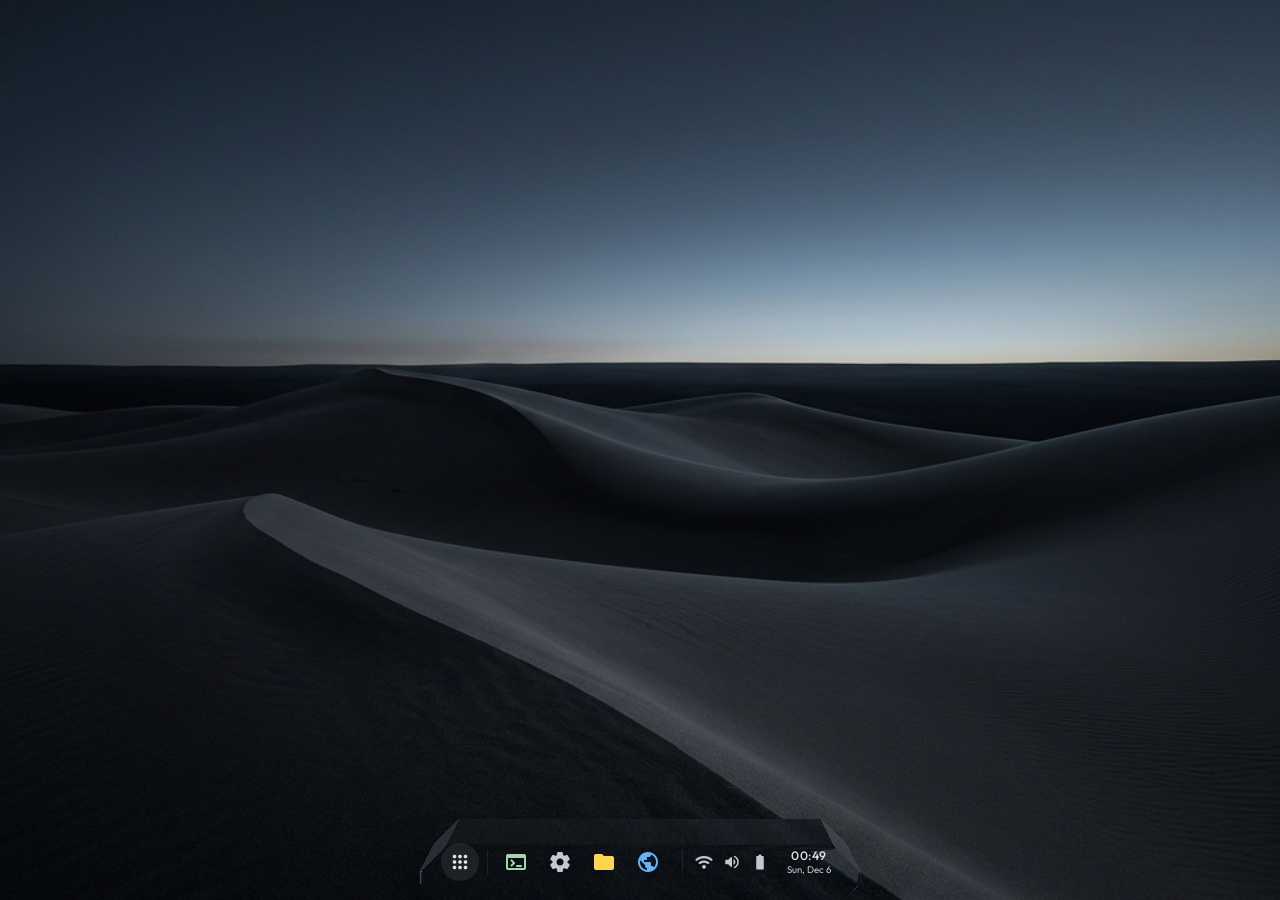
==== commit 6e028d9a: "feat: add configurable acrylic opacity and optimized texture-based blur rendering to the reniquid la" ====
--- a/index.html
+++ b/index.html
@@ -10,7 +10,7 @@
   <link href="https://fonts.googleapis.com/css2?family=Outfit:wght@300;400;500;600;700&display=swap" rel="stylesheet">
   <link href="https://fonts.googleapis.com/css2?family=JetBrains+Mono:wght@400;500&display=swap" rel="stylesheet">
   <link href="https://fonts.googleapis.com/css2?family=Material+Symbols+Rounded:opsz,wght,FILL,GRAD@20..48,100..700,0..1,-50..200" rel="stylesheet">
-  <link rel="stylesheet" href="index.css?v=1.3">
+  <link rel="stylesheet" href="index.css?v=1.6">
 </head>
 <body>
   <div id="boot-screen">
--- a/index.css
+++ b/index.css
@@ -21,8 +21,9 @@
 
   --acrylic-tint: rgba(14, 14, 20, 0.65);
   --acrylic-tint-heavy: rgba(14, 14, 20, 0.82);
-  --acrylic-blur: 24px;
+  --acrylic-blur: 0px;
   --acrylic-blur-heavy: 40px;
+  --acrylic-opacity: 0.45;
   --acrylic-border: rgba(255, 255, 255, 0.08);
   --acrylic-border-focus: rgba(255, 255, 255, 0.16);
 
@@ -471,7 +472,7 @@
   content: '';
   position: absolute;
   inset: 0;
-  background: rgba(255, 255, 255, 0.08);
+  background: rgba(255, 255, 255, calc(var(--acrylic-opacity, 0.45) * 0.18));
   clip-path: polygon(18px 0, calc(100% - 18px) 0, 100% 18px, 100% calc(100% - 18px), calc(100% - 18px) 100%, 18px 100%, 0 calc(100% - 18px), 0 18px);
   z-index: -2;
   pointer-events: none;
@@ -481,7 +482,7 @@
   content: '';
   position: absolute;
   inset: 1px;
-  background: rgba(15, 18, 24, 0.45);
+  background: rgba(22, 24, 37, var(--acrylic-opacity, 0.45));
   clip-path: polygon(17.5px 0, calc(100% - 17.5px) 0, 100% 17.5px, 100% calc(100% - 17.5px), calc(100% - 17.5px) 100%, 17.5px 100%, 0 calc(100% - 17.5px), 0 17.5px);
   z-index: -1;
   pointer-events: none;
